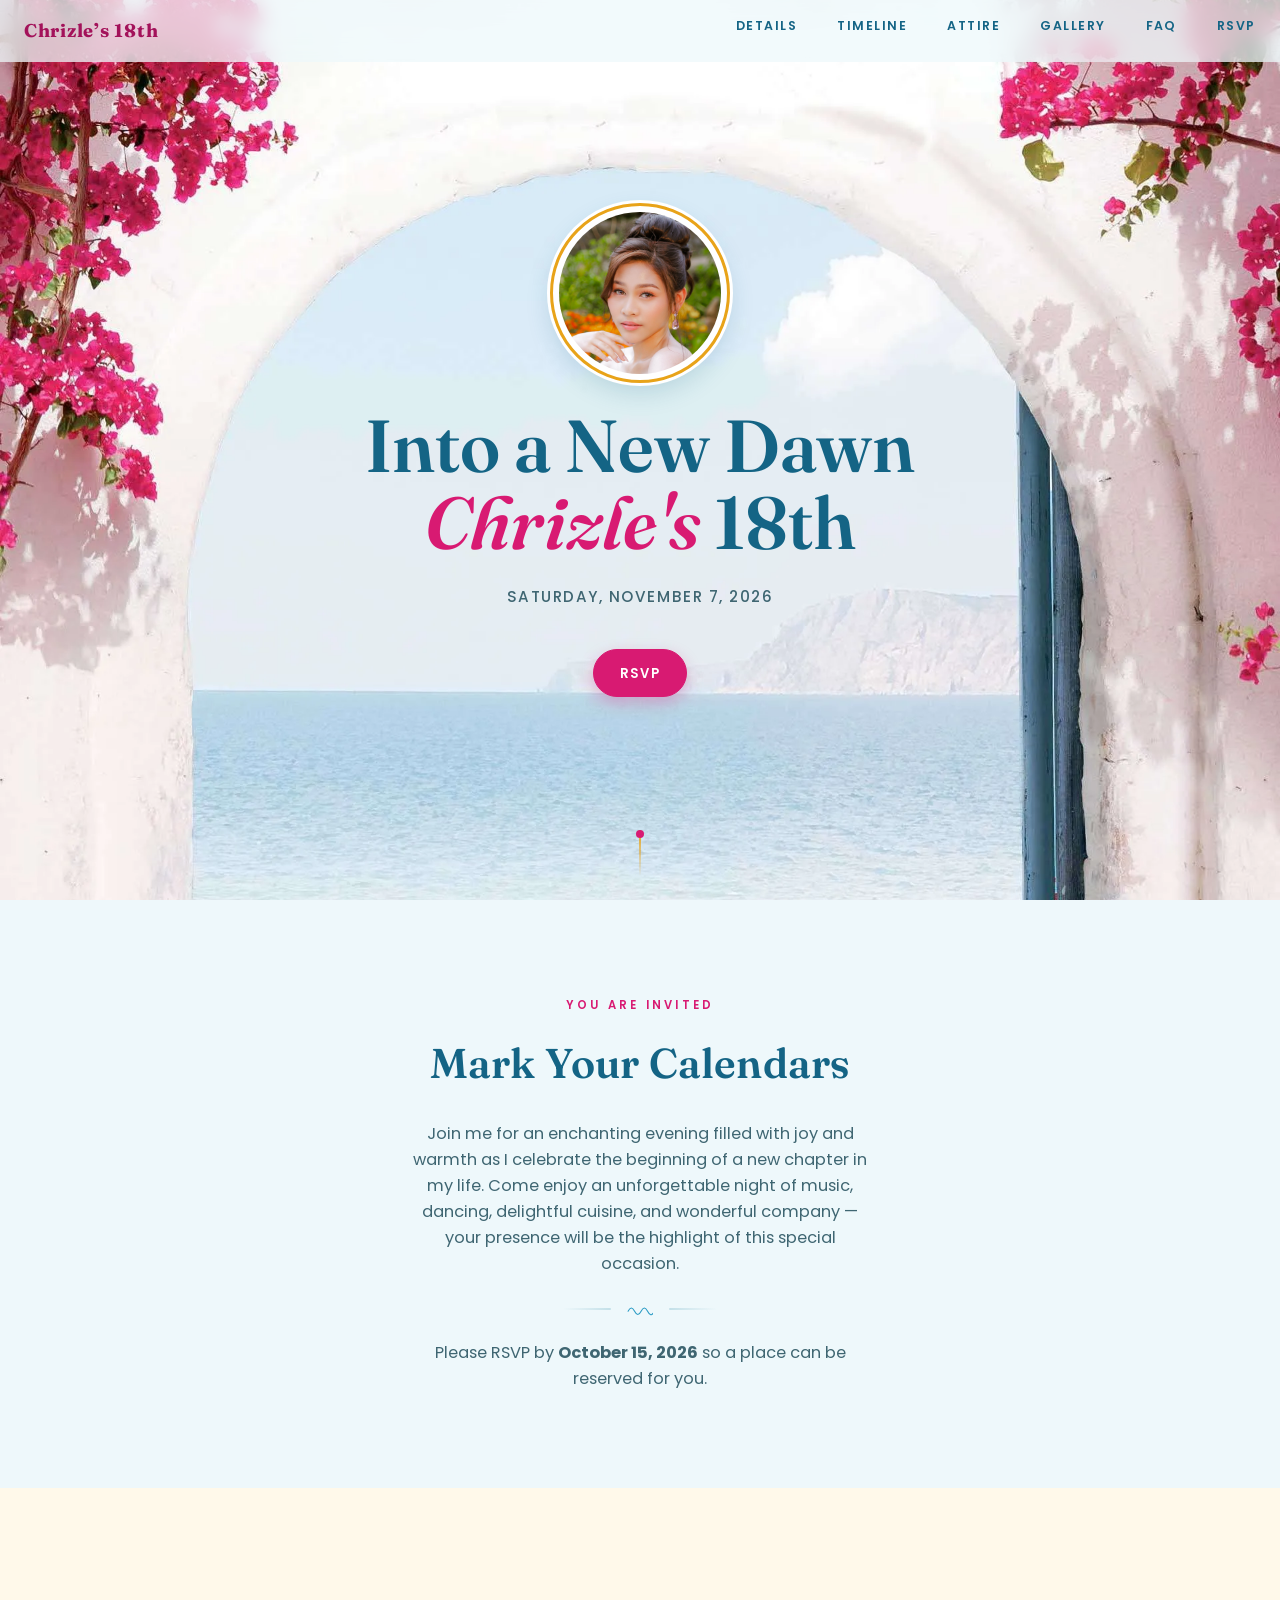
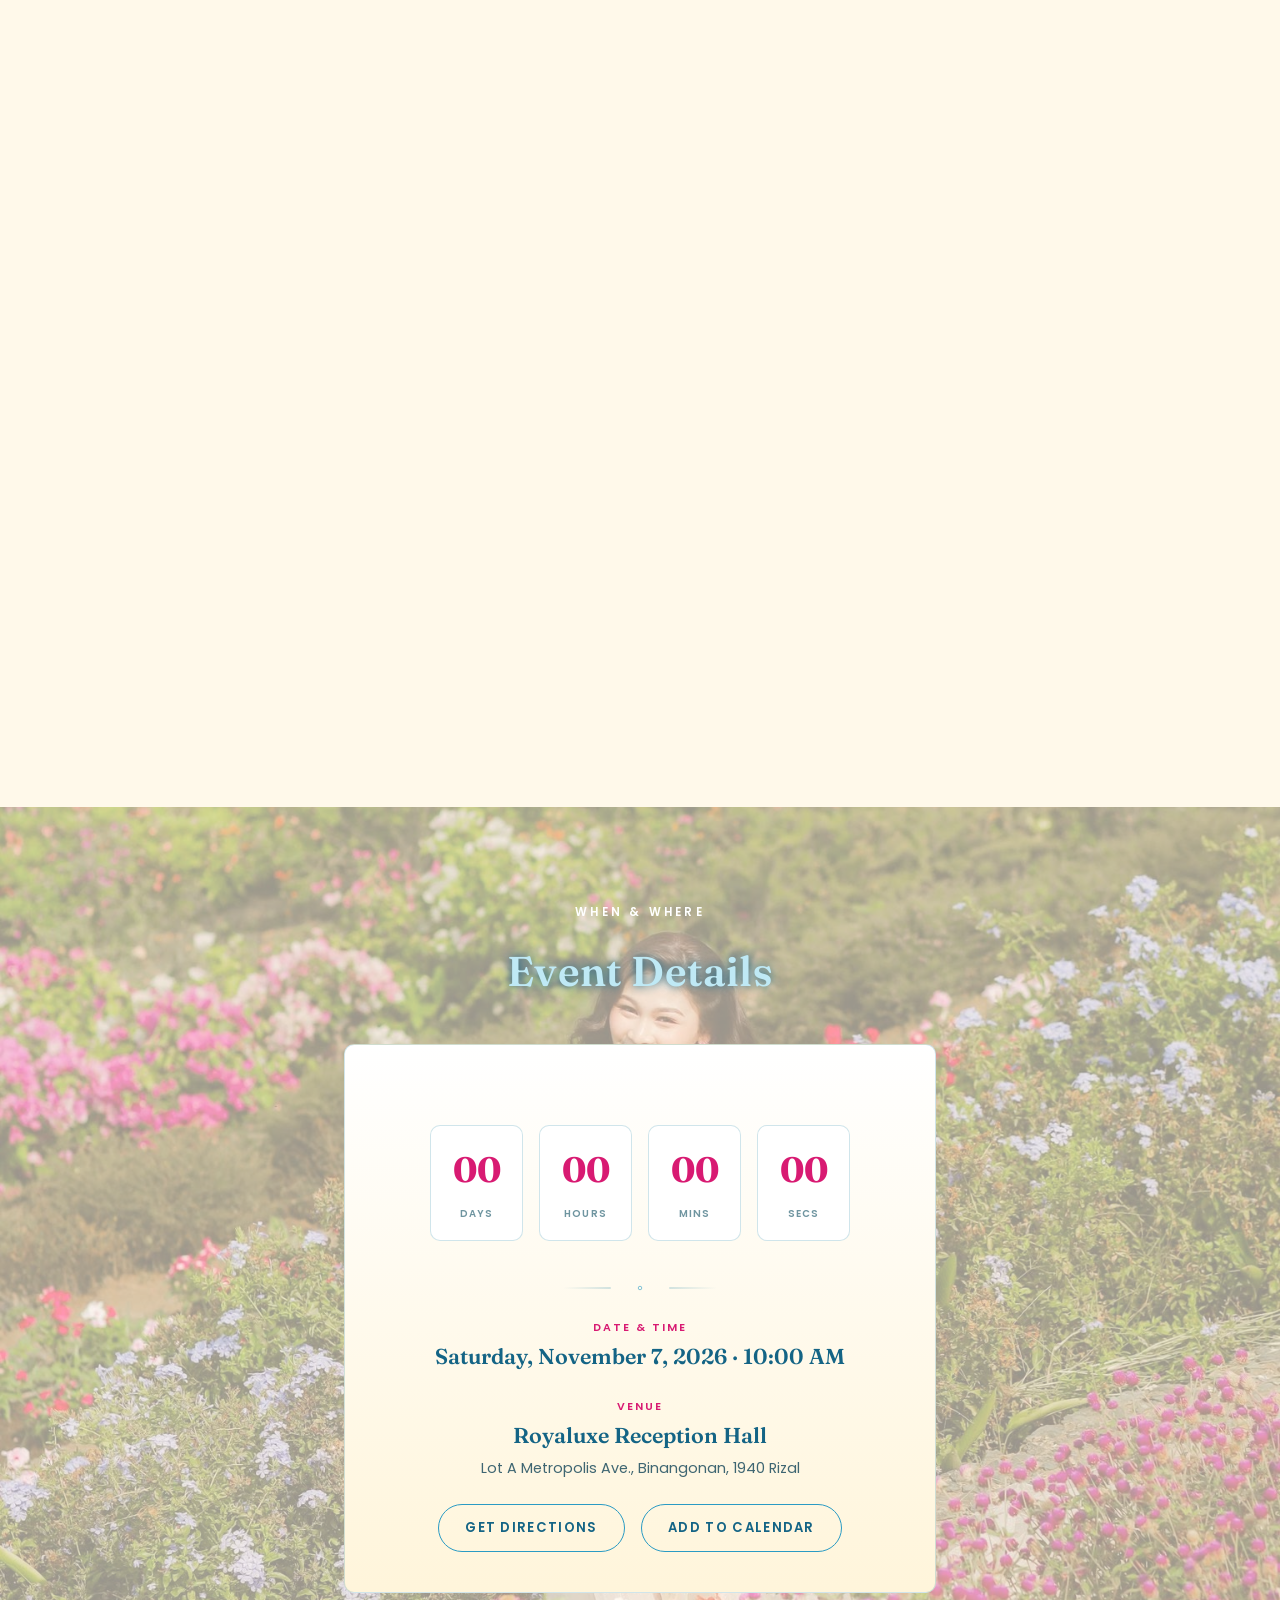
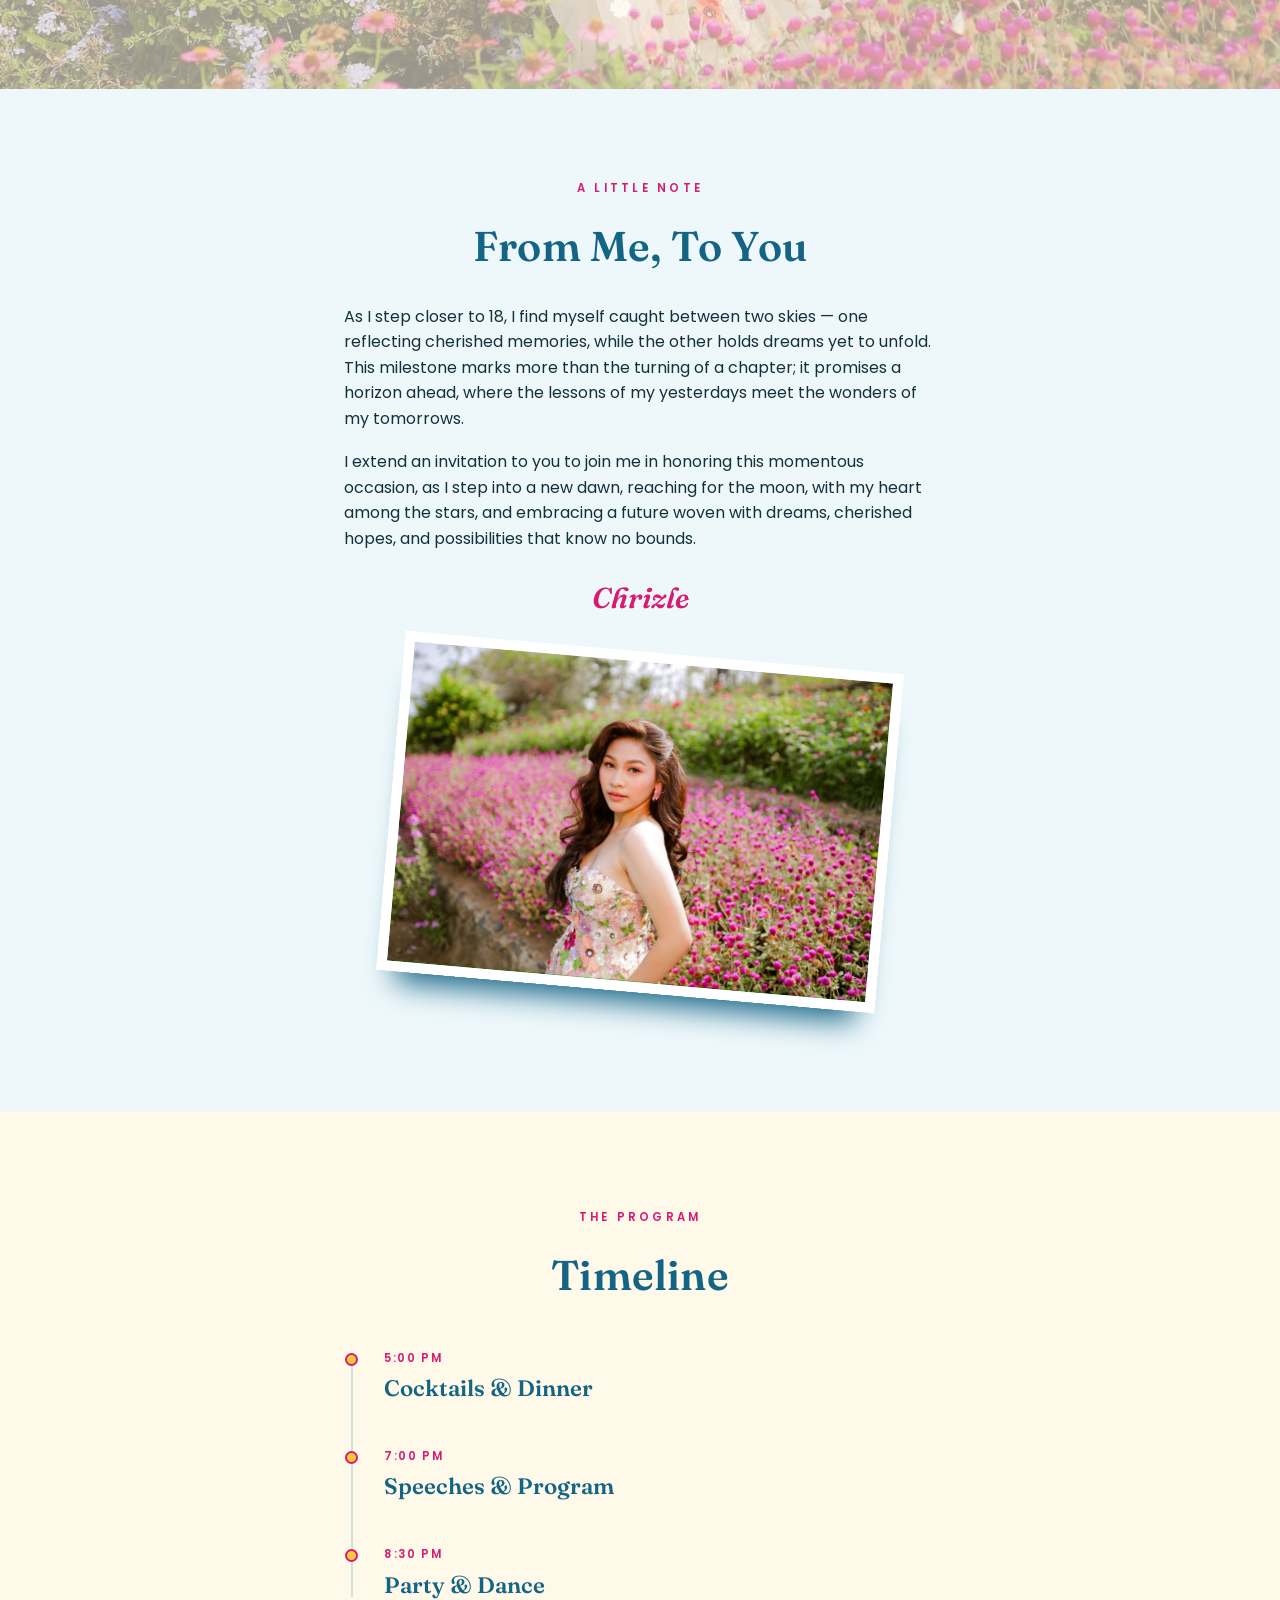
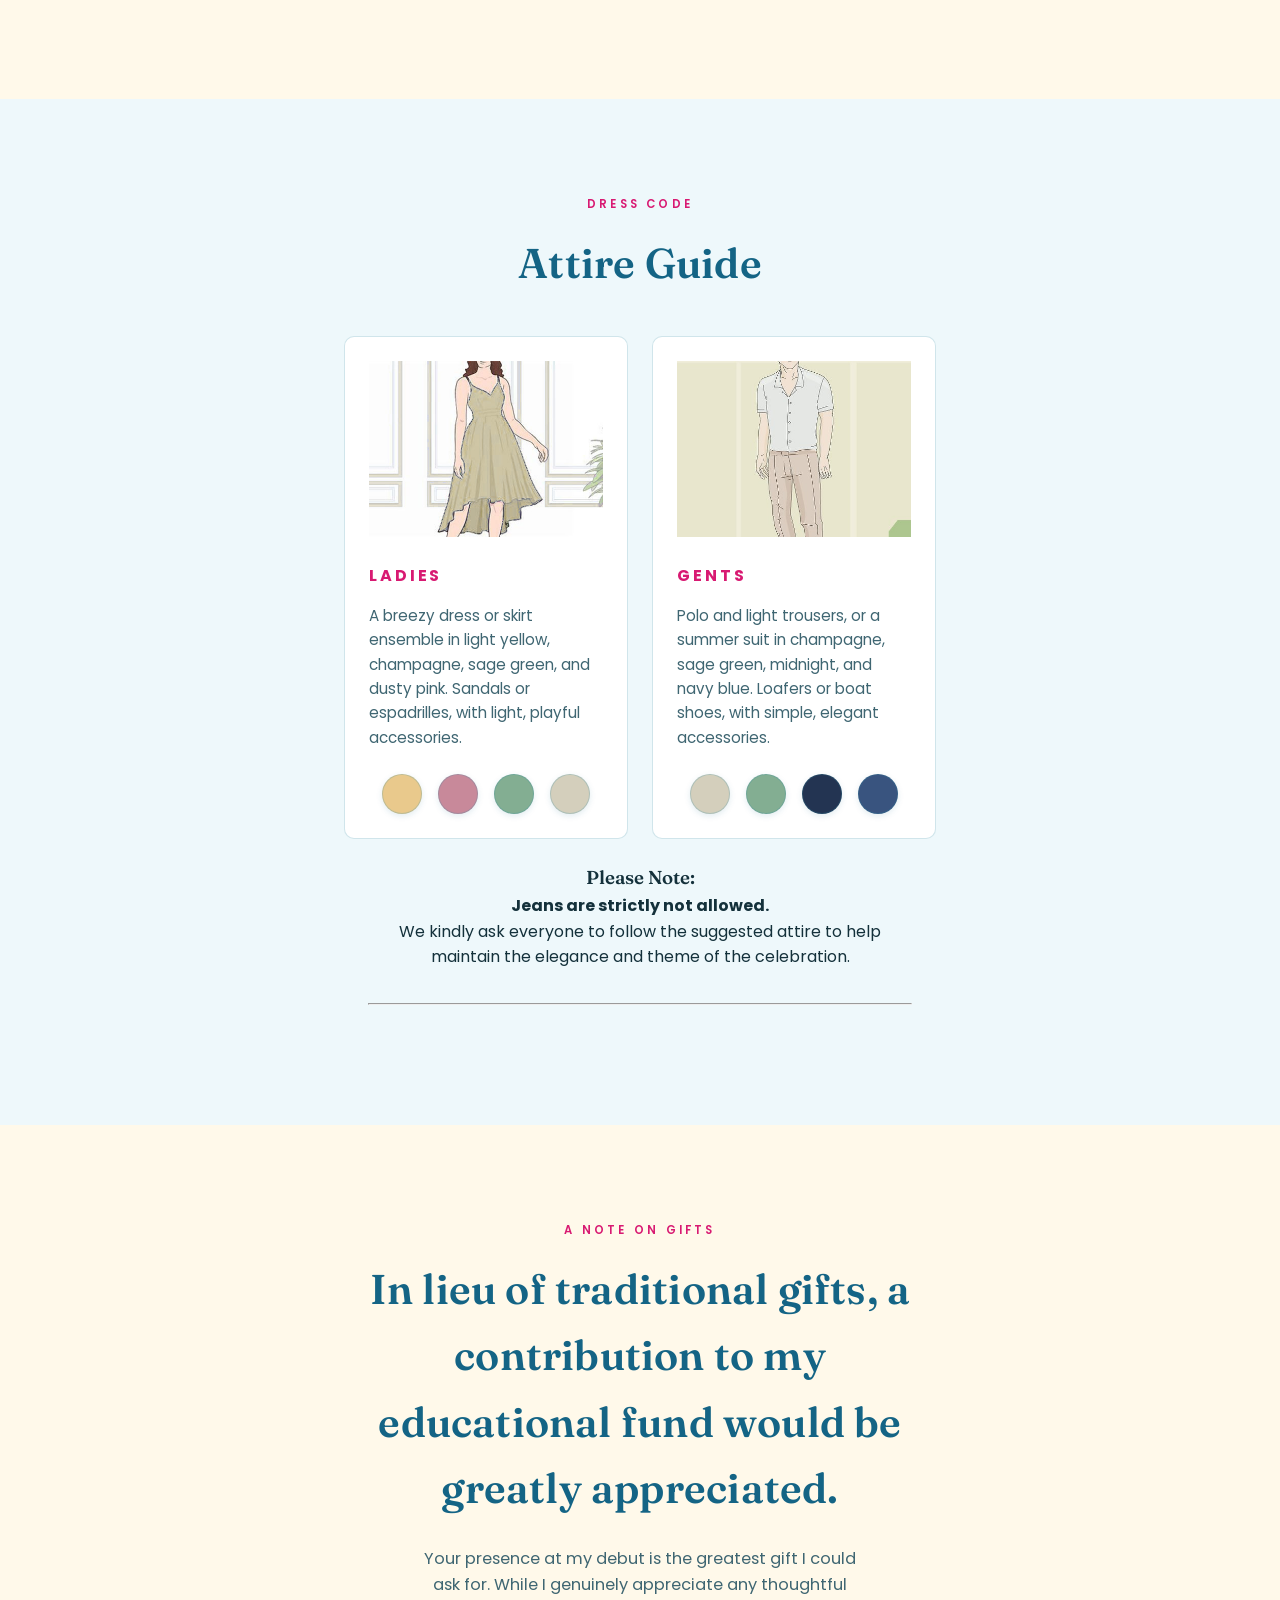
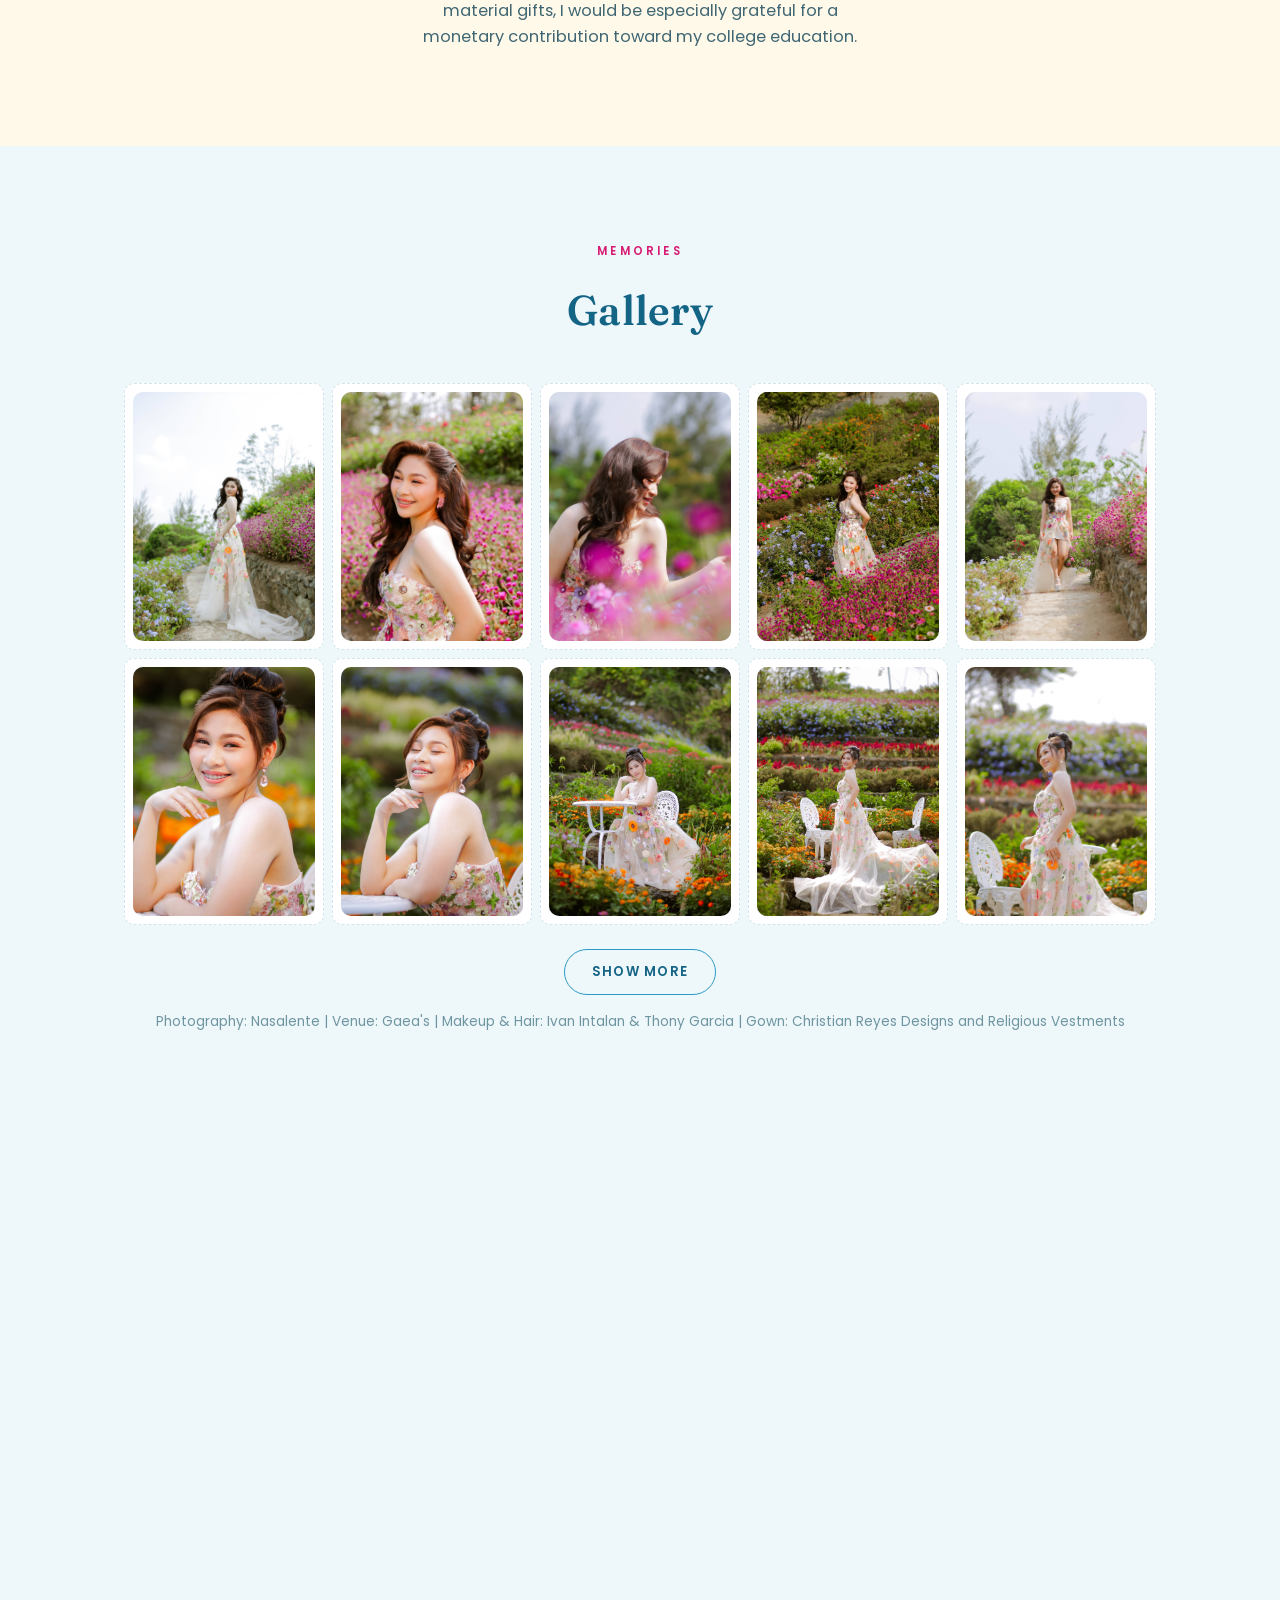
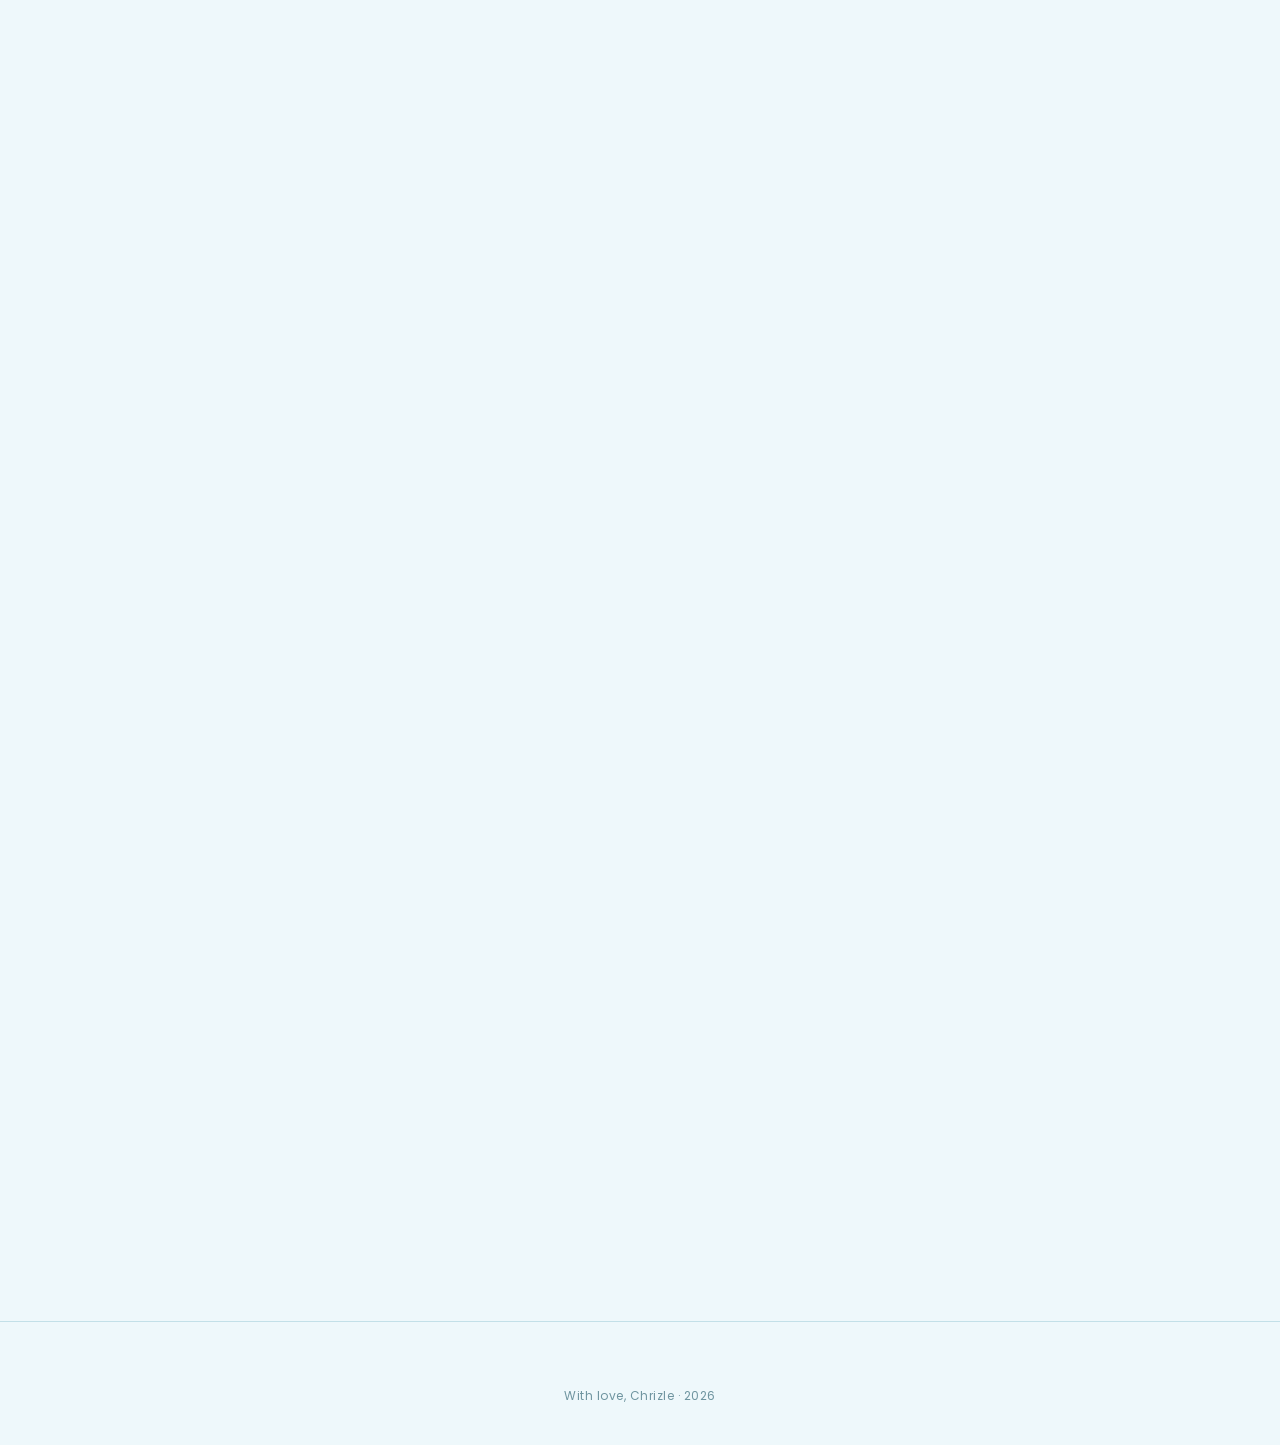
==== index.html @ eb875a4e "Added lazy load" ====
<!doctype html>
<html lang="en">

<head>
  <meta charset="UTF-8">
  <meta name="viewport" content="width=device-width, initial-scale=1, viewport-fit=cover">
  <title data-bind="event.debutanteName" data-bind-suffix="'s 18th Birthday Celebration">Debutante's Name's 18th
    Birthday Celebration</title>
  <meta name="description" content="Join us as we celebrate this milestone birthday — RSVP and find your table inside.">
  <link rel="icon"
    href="data:image/svg+xml,%3Csvg xmlns='http://www.w3.org/2000/svg' viewBox='0 0 32 32'%3E%3Crect width='32' height='32' rx='8' fill='%232a9bc4'/%3E%3Ccircle cx='16' cy='16' r='6' fill='%23ffcb3d'/%3E%3Cpath d='M16 4v3M16 25v3M4 16h3M25 16h3M7.5 7.5l2.1 2.1M22.4 22.4l2.1 2.1M7.5 24.5l2.1-2.1M22.4 9.6l2.1-2.1' stroke='%23d81a72' stroke-width='2' stroke-linecap='round'/%3E%3C/svg%3E">
  <link rel="preconnect" href="https://fonts.googleapis.com">
  <link rel="preconnect" href="https://fonts.gstatic.com" crossorigin>
  <link
    href="https://fonts.googleapis.com/css2?family=Fraunces:ital,wght@0,400;0,500;0,600;0,700;1,500;1,600&family=Poppins:wght@300;400;500;600;700&display=swap"
    rel="stylesheet">
  <link rel="stylesheet" href="css/style.css?v=1">
</head>

<body>

  <header class="site-header" id="siteHeader">
    <a href="#hero" class="site-header__mark">Chrizle’s 18th</a>
    <button class="nav-toggle" id="navToggle" aria-label="Open menu" aria-expanded="false">
      <svg viewBox="0 0 24 24" fill="none" stroke="currentColor" stroke-width="1.5">
        <path d="M3 6h18M3 12h18M3 18h18" />
      </svg>
    </button>
  </header>
  <nav class="site-nav" id="siteNav">
    <button class="site-nav__close" id="navClose" aria-label="Close menu">
      <svg viewBox="0 0 24 24" fill="none" stroke="currentColor" stroke-width="1.5">
        <path d="M6 6l12 12M18 6L6 18" />
      </svg>
    </button>
    <a href="#details" class="nav-link">Details</a>
    <a href="#timeline" class="nav-link">Timeline</a>
    <a href="#attire" class="nav-link">Attire</a>
    <a href="#gallery" class="nav-link">Gallery</a>
    <a href="#faq" class="nav-link">FAQ</a>
    <a href="#rsvp" class="nav-link">RSVP</a>
    <!--<a href="table.html" class="nav-link">Find My Table</a>-->
  </nav>

  <main>

    <!-- HERO -->
    <section class="hero" id="hero">
      <div class="hero__portrait" id="heroPortrait">
        <img src="./assets/gallery/hero-photo.jpg" alt="" class="hero__portrait-img" id="heroPortraitImg">
        <div class="hero__portrait-fallback" id="heroPortraitFallback">
          <svg viewBox="0 0 24 24" fill="none" stroke="currentColor" stroke-width="1.5" stroke-linecap="round">
            <circle cx="12" cy="12" r="4" />
            <path
              d="M12 2v3M12 19v3M4.2 4.2l2.1 2.1M17.7 17.7l2.1 2.1M2 12h3M19 12h3M4.2 19.8l2.1-2.1M17.7 6.3l2.1-2.1" />
          </svg>
        </div>
      </div>
      
      <h1 class="hero__title">Into a New Dawn <br><em>Chrizle's</em> 18th</h1>
      <p class="hero__date" data-bind="event.dateDisplayLong">Loading date…</p>
      <div class="hero__cta">
        <a href="#rsvp" class="btn btn--primary">RSVP</a>
        <!--<a href="table.html" class="btn btn--outline">Find My Table</a>-->
      </div>
      <div class="hero__scroll"></div>
    </section>

    <!-- INVITATION MESSAGE -->
    <section class="section reveal">
      <div class="container text-center">
        <span class="section-eyebrow">You Are Invited</span>
        <h2 class="section-title">Mark Your Calendars</h2>
        <p class="section-lede mx-auto">
          Join me for an enchanting evening filled with joy and warmth as I celebrate the
          beginning of a new chapter in my life. Come enjoy an unforgettable night of music,
          dancing, delightful cuisine, and wonderful company — your presence will be the
          highlight of this special occasion.
        </p>
        <div class="divider">
          <svg viewBox="0 0 48 24" fill="none" stroke="currentColor" stroke-width="2" stroke-linecap="round">
            <path d="M2 16c4-8 8-8 12 0s8 8 12 0 8-8 12 0 8 8 10 4" />
          </svg>
        </div>
        <p class="section-lede mx-auto" style="margin: 0 auto;">
          Please RSVP by <strong data-bind="event.rsvpDeadlineDisplay">[RSVP Deadline]</strong> so a place can be
          reserved for you.
        </p>
      </div>
    </section>
    <section class="section section--alt reveal">
    <div><iframe width="100%" src="https://www.youtube.com/embed/y2Lg-RF_Ng0?si=S9Qr-EiqG0N8fwOp" title="Into a new dawn | Chrizle at 18" frameborder="0" allow="accelerometer; autoplay; clipboard-write; encrypted-media; gyroscope; picture-in-picture; web-share" referrerpolicy="strict-origin-when-cross-origin" allowfullscreen loading="lazy" style="aspect-ratio: 16/9;"></iframe></div>
    </section>
        

    <!-- EVENT DETAILS -->
    <section class="section section--alt reveal" id="details">
      <div class="container">
        <div class="text-center" style="margin-bottom: var(--space-4);">
          <span class="section-eyebrow">When &amp; Where</span>
          <h2 class="section-title">Event Details</h2>
        </div>

        <div class="details-card">
          <div class="countdown" id="countdown">
            <div class="countdown__item"><span class="countdown__num" id="cdDays">00</span><span
                class="countdown__label">Days</span></div>
            <div class="countdown__item"><span class="countdown__num" id="cdHours">00</span><span
                class="countdown__label">Hours</span></div>
            <div class="countdown__item"><span class="countdown__num" id="cdMinutes">00</span><span
                class="countdown__label">Mins</span></div>
            <div class="countdown__item"><span class="countdown__num" id="cdSeconds">00</span><span
                class="countdown__label">Secs</span></div>
          </div>

          <div class="divider" style="margin-top: var(--space-4);">
            <svg viewBox="0 0 24 24" fill="none" stroke="currentColor" stroke-width="1">
              <circle cx="12" cy="12" r="3" />
            </svg>
          </div>

          <div class="details-card__row">
            <span class="details-card__label">Date &amp; Time</span>
            <span class="details-card__value" data-bind="event.dateTimeDisplay">Loading…</span>
          </div>
          <div class="details-card__row">
            <span class="details-card__label">Venue</span>
            <span class="details-card__value" data-bind="event.venueName">Venue Name</span>
            <span style="color: var(--ink-dim); font-size: 0.9rem;" data-bind="event.venueAddress">123 Anywhere
              Street</span>
          </div>

          <div class="details-card__actions">
            <a href="#" class="btn btn--outline" id="mapsLink" target="_blank" rel="noopener">Get Directions</a>
            <a href="#" class="btn btn--outline" id="calendarLink" target="_blank" rel="noopener">Add to Calendar</a>
          </div>
        </div>
      </div>
    </section>

    <!-- MESSAGE FROM THE DEBUTANTE -->
    <section class="section reveal" id="message">
      <div class="container message text-center">
        <span class="section-eyebrow">A Little Note</span>
        <h2 class="section-title">From Me, To You</h2>
        <div class="message__body" style="text-align: left;">
          <p>
            As I step closer to 18, I find myself caught between two skies — one reflecting cherished  memories, while the other holds dreams yet to unfold. This milestone marks more than the turning of a chapter; it promises a horizon ahead, where the lessons of my yesterdays meet the wonders of my tomorrows.
          </p>
          <p>
            I extend an invitation to you to join me in honoring this momentous occasion, as I step into a new dawn, reaching for the moon, with my heart among the stars, and embracing a future woven with dreams, cherished hopes, and possibilities that know no bounds.
          </p>
        </div>
        <p class="message__signature" data-bind="event.debutanteName">Debutante's Name</p>
      </div>
      <div class="Portrait">
        <img src="./assets/gallery/photo-3.jpg" alt="" loading="lazy">
      </div>
    </section>

    <!-- TIMELINE -->
    <section class="section section--alt reveal" id="timeline">
      <div class="container">
        <div class="text-center" style="margin-bottom: var(--space-4);">
          <span class="section-eyebrow">The Program</span>
          <h2 class="section-title">Timeline</h2>
        </div>
        <div class="timeline">
          <div class="timeline__item">
            <span class="timeline__dot"></span>
            <span class="timeline__time">5:00 PM</span>
            <span class="timeline__label">Cocktails &amp; Dinner</span>
          </div>
          <div class="timeline__item">
            <span class="timeline__dot"></span>
            <span class="timeline__time">7:00 PM</span>
            <span class="timeline__label">Speeches &amp; Program</span>
          </div>
          <div class="timeline__item">
            <span class="timeline__dot"></span>
            <span class="timeline__time">8:30 PM</span>
            <span class="timeline__label">Party &amp; Dance</span>
          </div>
        </div>
      </div>
    </section>

    <!-- ATTIRE -->
    <section class="section reveal" id="attire">
      <div class="container">
        <div class="text-center" style="margin-bottom: var(--space-4);">
          <span class="section-eyebrow">Dress Code</span>
          <h2 class="section-title">Attire Guide</h2>
        </div>
        <div class="attire-grid">
          <div class="attire-card ladies">
            <img src="./assets/images/ladies.jpg" loading="lazy">
            <br>
            <h3>Ladies</h3>
            <p>A breezy dress or skirt ensemble in light yellow,  champagne, sage green, and dusty pink.  Sandals or espadrilles, with light, playful accessories.</p>
            <div class="palette-swatches" style="justify-content: center;">
              <span style="background:#e9c98c;"></span>
              <span style="background:#c8899a;"></span>
              <span style="background:#83ae92;"></span>
              <span style="background:#d4cfbc;"></span>
            </div>
          </div>
          <div class="attire-card gents">
            <img src="./assets/images/gents.jpg" loading="lazy">
            <br>
            <h3>Gents</h3>
            <p>Polo and light trousers, or a summer suit in champagne, sage green, midnight, and navy blue. Loafers or boat shoes, with simple, elegant accessories.</p>
            <div class="palette-swatches" style="justify-content: center;">
            <span style="background:#d4cfbc;"></span>
            <span style="background:#83ae92;"></span>
            <span style="background:#233452;"></span>
            <span style="background:#39547f;"></span>
          </div>
          </div>
        </div>
        <div class="text-center" style="margin: var(--space-3);">
          <h3>Please Note:</h3>
          <p><strong>Jeans are strictly not allowed.</strong> <br/>We kindly ask everyone to follow the suggested attire to help maintain the elegance and theme of the celebration.</p>
           <br><hr/>
         
          </div>
         
      </div>
    </section>

    <!-- GIFT NOTE -->
    <section class="section section--alt reveal">
      <div class="container text-center">
        <span class="section-eyebrow">A Note on Gifts</span>
        <h2 class="section-title">In lieu of traditional gifts, a contribution to my educational fund would be greatly appreciated.</h2>
        <p class="section-lede mx-auto">
          Your presence at my debut is the greatest gift I could ask for. While I genuinely appreciate any thoughtful material gifts, I would be especially grateful for a monetary contribution toward my college education.
        </p>
       
      </div>
    </section>

    <!-- GALLERY -->
    <section class="section reveal" id="gallery">
      <div class="container container--wide">
        <div class="text-center" style="margin-bottom: var(--space-4);">
          <span class="section-eyebrow">Memories</span>
          <h2 class="section-title">Gallery</h2>
        </div>
        <div class="gallery-grid" id="galleryGrid">
          <button class="gallery-grid__item" type="button"><img src="./assets/gallery/photo-1.jpeg" alt="" loading="lazy"></button>
          <button class="gallery-grid__item" type="button"><img src="./assets/gallery/photo-2.jpeg" alt="" loading="lazy"></button>
          <button class="gallery-grid__item" type="button"><img src="./assets/gallery/photo-3.jpeg" alt="" loading="lazy"></button>
          <button class="gallery-grid__item" type="button"><img src="./assets/gallery/photo-4.jpeg" alt="" loading="lazy"></button>
          <button class="gallery-grid__item" type="button"><img src="./assets/gallery/photo-5.jpeg" alt="" loading="lazy"></button>
          <button class="gallery-grid__item" type="button"><img src="./assets/gallery/photo-6.jpeg" alt="" loading="lazy"></button>
          <button class="gallery-grid__item" type="button"><img src="./assets/gallery/photo-7.jpeg" alt="" loading="lazy"></button>
          <button class="gallery-grid__item" type="button"><img src="./assets/gallery/photo-8.jpeg" alt="" loading="lazy"></button>
          <button class="gallery-grid__item" type="button"><img src="./assets/gallery/photo-9.jpeg" alt="" loading="lazy"></button>
          <button class="gallery-grid__item" type="button"><img src="./assets/gallery/photo-10.jpeg" alt="" loading="lazy"></button>
          <button class="gallery-grid__item is-hidden" type="button"><img src="./assets/gallery/photo-11.jpeg" alt="" loading="lazy"></button>
          <button class="gallery-grid__item is-hidden" type="button"><img src="./assets/gallery/photo-12.jpeg" alt="" loading="lazy"></button>
          <button class="gallery-grid__item is-hidden" type="button"><img src="./assets/gallery/photo-13.jpeg" alt="" loading="lazy"></button>
          <button class="gallery-grid__item is-hidden" type="button"><img src="./assets/gallery/photo-14.jpeg" alt="" loading="lazy"></button>
          <button class="gallery-grid__item is-hidden" type="button"><img src="./assets/gallery/photo-15.jpeg" alt="" loading="lazy"></button>
          <button class="gallery-grid__item is-hidden" type="button"><img src="./assets/gallery/photo-16.jpeg" alt="" loading="lazy"></button>
          <button class="gallery-grid__item is-hidden" type="button"><img src="./assets/gallery/photo-17.jpeg" alt="" loading="lazy"></button>
          <button class="gallery-grid__item is-hidden" type="button"><img src="./assets/gallery/photo-18.jpeg" alt="" loading="lazy"></button>
          <button class="gallery-grid__item is-hidden" type="button"><img src="./assets/gallery/photo-19.jpeg" alt="" loading="lazy"></button>
          <button class="gallery-grid__item is-hidden" type="button"><img src="./assets/gallery/photo-20.jpeg" alt="" loading="lazy"></button>
          <button class="gallery-grid__item is-hidden" type="button"><img src="./assets/gallery/photo-21.jpeg" alt="" loading="lazy"></button>
          <button class="gallery-grid__item is-hidden" type="button"><img src="./assets/gallery/photo-22.jpeg" alt="" loading="lazy"></button>
          <button class="gallery-grid__item is-hidden" type="button"><img src="./assets/gallery/photo-23.jpeg" alt="" loading="lazy"></button>
          <button class="gallery-grid__item is-hidden" type="button"><img src="./assets/gallery/photo-24.jpeg" alt="" loading="lazy"></button>
          <button class="gallery-grid__item is-hidden" type="button"><img src="./assets/gallery/photo-25.jpeg" alt="" loading="lazy"></button>
          <button class="gallery-grid__item is-hidden" type="button"><img src="./assets/gallery/photo-26.jpeg" alt="" loading="lazy"></button>
          <button class="gallery-grid__item is-hidden" type="button"><img src="./assets/gallery/photo-27.jpeg" alt="" loading="lazy"></button>
          <button class="gallery-grid__item is-hidden" type="button"><img src="./assets/gallery/photo-28.jpeg" alt="" loading="lazy"></button>
          <button class="gallery-grid__item is-hidden" type="button"><img src="./assets/gallery/photo-29.jpeg" alt="" loading="lazy"></button>
          <button class="gallery-grid__item is-hidden" type="button"><img src="./assets/gallery/photo-30.jpg" alt="" loading="lazy"></button>
          <button class="gallery-grid__item is-hidden" type="button"><img src="./assets/gallery/photo-31.jpg" alt="" loading="lazy"></button>
          <button class="gallery-grid__item is-hidden" type="button"><img src="./assets/gallery/photo-32.jpg" alt="" loading="lazy"></button>
          <button class="gallery-grid__item is-hidden" type="button"><img src="./assets/gallery/photo-33.jpg" alt="" loading="lazy"></button>
          <button class="gallery-grid__item is-hidden" type="button"><img src="./assets/gallery/photo-34.jpg" alt="" loading="lazy"></button>
          <button class="gallery-grid__item is-hidden" type="button"><img src="./assets/gallery/photo-35.jpg" alt="" loading="lazy"></button>
          <button class="gallery-grid__item is-hidden" type="button"><img src="./assets/gallery/photo-36.jpg" alt="" loading="lazy"></button>
        </div>
        <div class="gallery-more" id="galleryMore">
          <button class="btn btn--outline" type="button" id="galleryShowMoreBtn">Show More</button>
        </div>
        <p class="finder-note text-center" style="margin-top: var(--space-2);">Photography: <a
            href="https://www.facebook.com/NasalentePhotography" target="_blank">Nasalente</a> | Venue: Gaea's | Makeup
          & Hair: Ivan Intalan & Thony Garcia | Gown: Christian Reyes Designs and Religious Vestments</p>
      </div>
    </section>

    <!-- 18 ROSES / CANDLES / TREASURES / GIFTS -->
    <section class="section section--alt reveal">
      <div class="container container--wide">
        <div class="text-center" style="margin-bottom: var(--space-4);">
          <span class="section-eyebrow">With Gratitude</span>
          <h2 class="section-title">My Eighteen</h2>
        </div>
        <div class="honor-tabs" id="honorTabs" role="tablist">
          <button class="is-active" data-target="roses" type="button">18 Roses</button>
          <button data-target="candles" type="button">18 Candles & Wishes</button>
          <button data-target="treasures" type="button">18 Bills</button>
          <button data-target="gifts" type="button">18 Symbolic Gifts</button>
        </div>
        <div class="honor-panel is-active" data-panel="roses">
          <ul class="honor-list">
            <li>DADDY JOEL DIONISIO</li>
            <li>JAIDEN OPINIANO</li>
            <li>STEVEN SERRANO</li>
            <li>VENIZIO MANDA</li>
            <li>DWIGHT ANDRADE</li>
            <li>CHARLIE SERRATO</li>
            <li>ADRIANE RAGUDO</li>
            <li>BRYAN BISENIO</li>
            <li>BRENNAN BUENVIAJE</li>
            <li>SAMUEL GARCIA</li>
            <li>TITO SAM LEONCIO</li>
            <li>TITO ARVIN PACIFICO</li>
            <li>SIR FRED MENDOZA</li>
            <li>SIR TROI MESA</li>
            <li>NINONG RONEL DIONISIO</li>
            <li>TATAY CIRILO DIONISIO</li>
            <li>KUYA JHIMUEL DIONISIO</li>
            <li>TATANG EDGE VOCALAN</li>
          </ul>
        </div>
        <div class="honor-panel" data-panel="candles">
          <ul class="honor-list">
            <li>KATHLEEN MOZAR</li>
            <li>MICA GARCIA</li>
            <li>CHARLENE CRUZ</li>
            <li>KIRSTEI HERMOSO</li>
            <li>LOIZE ENRIQUEZ</li>
            <li>GWYNETH DELA CRUZ</li>
            <li>ANDREA CASTANEDA</li>
            <li>ASHLEY CHAPMAN</li>
            <li>TITA JAH LEONCIO</li>
            <li>MS. ABBY CABAGUA</li>
            <li>MS. PAULINE GERO</li>
            <li>NINANG JULIET ZUNIGA</li>
            <li>TITA BHEX PACIFICO</li>
            <li>ATE ICON REYES</li>
            <li>DITCHE IEAN REYES</li>
            <li>TITA CHRISTIAN REYES</li>
            <li>MAMA DITAS VOCALAN</li>
MOMMY CHRISTINE DIONISIO
          </ul>
        </div>
        <div class="honor-panel" data-panel="treasures">
          <ul class="honor-list">
            <li>TITA ADETTE VOCALAN</li>
            <li>MAMI PEEN VALLESTERO</li>
            <li>TITA GINA CELEDINA</li>
            <li>TITA IRIC BINO</li>
            <li>ATE ANGELU DIONISIO</li>
            <li>ATE ELIZ DIONISIO</li>
            <li>ATE DANG TOLENTINO</li>
            <li>TITA CRISTY LIMJOCO</li>
            <li>TITA LALLY DUENAS</li>
            <li>TITA LORNS JOSUE</li>
            <li>LOLA TESS ZOLETA</li>
            <li>LOLA GALENG DULLIN</li>
            <li>LOLA ELSA DURAN</li>
            <li>LOLA LILY MARTINEZ</li>
            <li>LOLA DELIA ALCORIZA</li>
            <li>CHA IBANG DELOS SANTOS</li>
            <li>NANAY MILA DIONISIO</li>
            <li>NANAY LITA REYES</li>
          </ul>
        </div>
        <div class="honor-panel" data-panel="gifts">
          <ul class="honor-list">
            <li>XAO PAGKALIWAGAN</li>
            <li>CHLOE ALONTAGA</li>
            <li>AIRA SALAS</li>
            <li>DHANAYE BUNO</li>
            <li>ZHOEY JACOBO</li>
            <li>ADI GALVEZ</li>
            <li>ERMCIA PALMARES</li>
            <li>AERIANE RAGUDO</li>
            <li>SOPHIA NUGUID</li>
            <li>JOANA ALBA</li>
            <li>SASHA VILLANUEVA</li>
            <li>MARITONI DE LEON</li>
            <li>MARIANNA FRANCISCO</li>
            <li>MAYUMI BARTOLOME</li>
            <li>NAOMI DE GUZMAN</li>
            <li>SHILOH FARINAS</li>
            <li>ANGELA PO</li>
            <li>ATE ALTHEA PACIFICO</li>
          </ul>
        </div>
      </div>
    </section>

    <!-- RSVP -->
    <section class="section reveal" id="rsvp">
      <div class="container">
        <div class="text-center" style="margin-bottom: var(--space-2);">
          <span class="section-eyebrow">Kindly Respond</span>
          <h2 class="section-title">RSVP</h2>
          <p class="section-lede mx-auto">We'd love to see you there, please respond by <br><strong
              data-bind="event.rsvpDeadlineDisplay">[RSVP Deadline]</strong>.</p>
        </div>

        <form class="rsvp-form" id="rsvpForm" novalidate>
          <div class="field honeypot-field" aria-hidden="true">
            <label for="companyWebsite">Do not fill this out</label>
            <input type="text" id="companyWebsite" name="companyWebsite" tabindex="-1" autocomplete="off">
          </div>

          <div class="field">
            <label for="guestName">Full Name</label>
            <input type="text" id="guestName" name="guestName" required autocomplete="name">
          </div>

          <div class="field">
            <label>Will you be attending?</label>
            <div class="attend-toggle">
              <input type="radio" id="attendYes" name="attending" value="yes" required>
              <label for="attendYes">Joyfully Accepts</label>
              <input type="radio" id="attendNo" name="attending" value="no" required>
              <label for="attendNo">Regretfully Declines</label>
            </div>
          </div>

          <div class="field">
            <label for="guestMessage">Message (optional)</label>
            <textarea id="guestMessage" name="guestMessage" placeholder="Leave a well-wish…"></textarea>
          </div>

          <button type="submit" class="btn btn--primary btn--block" id="rsvpSubmit">Send RSVP</button>
          <div class="rsvp-status" id="rsvpStatus" role="status"></div>
        </form>
      </div>
    </section>

    <!-- TABLE FINDER TEASER -->
    <!--<section class="section reveal">
      <div class="container">
        <div class="table-teaser">
          <svg viewBox="0 0 24 24" fill="none" stroke="currentColor" stroke-width="1">
            <circle cx="12" cy="12" r="9" />
            <path d="M12 7v5l3 3" />
          </svg>
          <h2 class="section-title" style="font-size: 1.7rem;">Already RSVP'd?</h2>
          <p class="section-lede mx-auto" style="margin: 0 auto var(--space-3);">Find your assigned seat for the
            evening.</p>
          <a href="table.html" class="btn btn--primary">Find My Table</a>
        </div>
      </div>
    </section>-->

    <!-- SNAP & SHARE -->
    <section class="section section--alt reveal">
      <div class="container text-center">
        <span class="section-eyebrow">Snap &amp; Share</span>
        <p class="site-footer__hashtag">#CHIquititaTurns18 #CHIsFinally18</p>
        <p class="section-lede mx-auto">Capture the memories and share them with us using the hashtag above.</p>
      </div>
    </section>

  </main>

  <footer class="site-footer">
    <p class="site-footer__meta">
      With love, <span data-bind="event.debutanteName">Debutante's Name</span> · <span id="footerYear"></span>
    </p>
  </footer>

  <div class="lightbox" id="lightbox" role="dialog" aria-modal="true" aria-label="Gallery photo viewer">
    <button class="lightbox__close" id="lightboxClose" type="button" aria-label="Close">
      <svg viewBox="0 0 24 24" fill="none" stroke="currentColor" stroke-width="2" stroke-linecap="round"><line x1="6" y1="6" x2="18" y2="18"></line><line x1="18" y1="6" x2="6" y2="18"></line></svg>
    </button>
    <div class="lightbox__stage" id="lightboxStage">
      <button class="lightbox__nav lightbox__nav--prev" id="lightboxPrev" type="button" aria-label="Previous photo">
        <svg viewBox="0 0 24 24" fill="none" stroke="currentColor" stroke-width="2" stroke-linecap="round" stroke-linejoin="round"><polyline points="15 18 9 12 15 6"></polyline></svg>
      </button>
      <img class="lightbox__img" id="lightboxImg" src="" alt="">
      <button class="lightbox__nav lightbox__nav--next" id="lightboxNext" type="button" aria-label="Next photo">
        <svg viewBox="0 0 24 24" fill="none" stroke="currentColor" stroke-width="2" stroke-linecap="round" stroke-linejoin="round"><polyline points="9 18 15 12 9 6"></polyline></svg>
      </button>
    </div>
    <p class="lightbox__counter" id="lightboxCounter"></p>
  </div>

  <script src="js/config.js?v=1"></script>
  <script src="js/main.js?v=1"></script>
  <script src="js/gallery.js?v=1"></script>
  <script src="js/rsvp.js?v=1"></script>
</body>

</html>
---- css/style.css ----
/* ============================================================
   DESIGN TOKENS — Mediterranean / "Mamma Mia" palette
   ============================================================ */
:root {
  --bg: #eef8fb;
  --bg-hero-top: #cdeef8;
  --bg-panel: #ffffff;
  --bg-panel-alt: #fff9ea;
  --hairline: rgba(42, 137, 165, 0.22);

  --azure: #2a9bc4;
  --azure-deep: #146485;
  --azure-light: #bfe9f5;

  --magenta: #d81a72;
  --magenta-deep: #a3125a;
  --magenta-light: #ffd9ea;

  --yellow: #ffcb3d;
  --yellow-deep: #e8a319;
  --yellow-light: #fff1cc;

  --ink: #14313b;
  --ink-dim: #3f6672;
  --ink-faint: #6f95a0;

  --font-display: "Fraunces", Georgia, "Times New Roman", serif;
  --font-body: "Poppins", -apple-system, BlinkMacSystemFont, "Segoe UI", sans-serif;

  --max-content: 640px;
  --max-wide: 1080px;

  --space-1: 0.5rem;
  --space-2: 1rem;
  --space-3: 1.5rem;
  --space-4: 2.5rem;
  --space-5: 4rem;
  --space-6: 6rem;

  --radius: 10px;
  --ease: cubic-bezier(0.22, 1, 0.36, 1);
}

 * {
  transition: all 0.3s ease-in-out;
 }
/* ============================================================
   RESET
   ============================================================ */
*, *::before, *::after { box-sizing: border-box; }
html { scroll-behavior: smooth; }
body {
  margin: 0;
  background: var(--bg);
  color: var(--ink);
  font-family: var(--font-body);
  font-size: 16px;
  line-height: 1.6;
  -webkit-font-smoothing: antialiased;
}
img { max-width: 100%; display: block; }
a { color: inherit; text-decoration: none; }
ul { list-style: none; margin: 0; padding: 0; }
button { font-family: inherit; }
h1, h2, h3, h4 { font-family: var(--font-display); font-weight: 600; margin: 0; color: var(--ink); }
p { margin: 0; }
::selection { background: var(--yellow); color: var(--ink); }

.container {
  max-width: var(--max-content);
  margin: 0 auto;
  padding: 0 var(--space-3);
}
.container--wide { max-width: var(--max-wide); }

.section {
  padding: var(--space-6) 0;
  position: relative;
}
.section--alt { background: var(--bg-panel-alt); }
.section-eyebrow {
  display: block;
  font-family: var(--font-body);
  font-size: 0.72rem;
  font-weight: 600;
  letter-spacing: 0.28em;
  text-transform: uppercase;
  color: var(--magenta);
  margin-bottom: var(--space-2);
}
.section-title {
  font-size: clamp(1.9rem, 6vw, 2.6rem);
  letter-spacing: 0.005em;
  margin-bottom: var(--space-3);
  color: var(--azure-deep);
}
.section-lede {
  color: var(--ink-dim);
  font-size: 1.02rem;
  max-width: 46ch;
}
.text-center { text-align: center; }
.mx-auto { margin-left: auto; margin-right: auto; }

/* wave divider — Aegean sea motif */
.divider {
  width: 100%;
  display: flex;
  align-items: center;
  justify-content: center;
  gap: var(--space-2);
  color: var(--yellow-deep);
  margin: var(--space-3) 0;
}
.divider::before, .divider::after {
  content: "";
  height: 2px;
  width: 48px;
  border-radius: 2px;
  background: linear-gradient(90deg, transparent, var(--hairline));
}
.divider::after { background: linear-gradient(90deg, var(--hairline), transparent); }
.divider svg { width: 26px; height: 14px; flex-shrink: 0; color: var(--azure); }

/* ============================================================
   BUTTONS
   ============================================================ */
.btn {
  display: inline-flex;
  align-items: center;
  justify-content: center;
  gap: 0.5em;
  padding: 0.95em 2em;
  font-size: 0.82rem;
  font-weight: 600;
  letter-spacing: 0.1em;
  text-transform: uppercase;
  border-radius: 999px;
  border: 1.5px solid var(--magenta);
  cursor: pointer;
  transition: background 0.25s var(--ease), color 0.25s var(--ease), transform 0.2s var(--ease), box-shadow 0.25s var(--ease);
  white-space: nowrap;
}
.btn--primary { background: var(--magenta); color: #fff; box-shadow: 0 6px 16px rgba(216, 26, 114, 0.28); }
.btn--primary:hover { background: var(--magenta-deep); transform: translateY(-1px); box-shadow: 0 8px 20px rgba(216, 26, 114, 0.36); }
.btn--outline { background: transparent; color: var(--azure-deep); border-color: var(--azure); }
.btn--outline:hover { background: var(--azure-light); }
.btn--block { width: 100%; }
.btn:disabled { opacity: 0.5; cursor: not-allowed; transform: none; }

/* ============================================================
   HEADER / NAV
   ============================================================ */
.site-header {
  position: fixed;
  top: 0; left: 0; right: 0;
  z-index: 100;
  display: flex;
  align-items: center;
  justify-content: space-between;
  padding: calc(var(--space-2) + env(safe-area-inset-top, 0px)) calc(var(--space-3) + env(safe-area-inset-right, 0px)) var(--space-2) calc(var(--space-3) + env(safe-area-inset-left, 0px));
  background: rgba(238, 248, 251, 0.75);
  backdrop-filter: blur(10px);
  border-bottom: 1px solid transparent;
  transition: border-color 0.3s ease, background 0.3s ease;
}
.site-header.is-scrolled { border-bottom-color: var(--hairline); background: rgba(238, 248, 251, 0.92); }
.site-header__mark {
  font-family: var(--font-display);
  font-weight: 700;
  font-size: 1.15rem;
  letter-spacing: 0.04em;
  color: var(--magenta-deep);
}
.nav-toggle {
  background: none;
  border: none;
  color: var(--azure-deep);
  width: 40px;
  height: 40px;
  display: flex;
  align-items: center;
  justify-content: center;
  cursor: pointer;
}
.nav-toggle svg { width: 22px; height: 22px; }

.site-nav {
  position: fixed;
  inset: 0;
  height: 100vh;
  height: 100dvh;
  background: linear-gradient(160deg, #eef8fb 0%, #dff2f8 100%);
  display: flex;
  flex-direction: column;
  align-items: center;
  justify-content: center;
  gap: var(--space-3);
  transform: translateY(-100%);
  transition: transform 0.4s var(--ease);
  z-index: 200;
  visibility: hidden;
}
.site-nav.is-open { transform: translateY(0); visibility: visible; }
.site-nav a {
  font-family: var(--font-display);
  font-weight: 600;
  font-size: 1.5rem;
  color: var(--azure-deep);
  letter-spacing: 0.01em;
}
.site-nav a:hover { color: var(--magenta); }
.site-nav__close {
  position: absolute;
  top: calc(var(--space-2) + env(safe-area-inset-top, 0px));
  right: calc(var(--space-3) + env(safe-area-inset-right, 0px));
  background: none;
  border: none;
  color: var(--azure-deep);
  width: 40px;
  height: 40px;
  cursor: pointer;
}

@media (min-width: 900px) {
  .nav-toggle { display: none; }
  .site-nav {
    position: fixed;
    inset: auto;
    top: 0;
    right: calc(var(--space-3) + env(safe-area-inset-right, 0px));
    height: auto;
    padding: calc(var(--space-2) + env(safe-area-inset-top, 0px)) 0 var(--space-2);
    background: none;
    flex-direction: row;
    transform: none;
    visibility: visible;
    z-index: 101;
    gap: var(--space-4);
  }
  .site-nav a { font-family: var(--font-body); font-weight: 600; font-size: 0.78rem; letter-spacing: 0.12em; text-transform: uppercase; }
  .site-nav__close { display: none; }
}

/* ============================================================
   HERO
   ============================================================ */
.hero {
  min-height: 100svh;
  display: flex;
  flex-direction: column;
  align-items: center;
  justify-content: center;
  text-align: center;
  padding: var(--space-5) var(--space-3);
  /* background:
     radial-gradient(ellipse at 50% -10%, rgba(255, 203, 61, 0.35), transparent 55%),
    linear-gradient(180deg, var(--bg-hero-top) 0%, var(--bg) 100%); */
  background: url("../assets/images/hero.webp") center/cover no-repeat;
  
  
  position: relative;
  overflow: hidden;
}
.hero__ring {
  width: 84px;
  height: 84px;
  border: 2px solid var(--yellow-deep);
  border-radius: 50%;
  display: flex;
  align-items: center;
  justify-content: center;
  margin-bottom: var(--space-3);
  background: #fff;
}
.hero__ring svg { width: 34px; height: 34px; color: var(--magenta); }
.hero__eyebrow {
  font-size: 0.78rem;
  font-weight: 600;
  letter-spacing: 0.3em;
  text-transform: uppercase;
  color: var(--magenta);
  margin-bottom: var(--space-2);
}
.hero__title {
  font-size: clamp(2.6rem, 11vw, 4.6rem);
  line-height: 1.05;
  color: var(--azure-deep);
}
.hero__title em {
  font-style: italic;
  color: var(--magenta);
}
.hero__date {
  margin-top: var(--space-3);
  font-size: 0.95rem;
  font-weight: 500;
  letter-spacing: 0.1em;
  text-transform: uppercase;
  color: var(--ink-dim);
}
.hero__cta {
  margin-top: var(--space-4);
  display: flex;
  gap: var(--space-2);
  flex-wrap: wrap;
  justify-content: center;
}
.hero__scroll {
  position: absolute;
  bottom: var(--space-3);
  left: 50%;
  transform: translateX(-50%);
  width: 2px;
  height: 46px;
  background: linear-gradient(180deg, var(--yellow-deep), transparent);
  border-radius: 2px;
}
.hero__scroll::after {
  content: "";
  position: absolute;
  top: 0; left: -3px;
  width: 8px; height: 8px;
  border-radius: 50%;
  background: var(--magenta);
  animation: scrollDot 2.2s ease-in-out infinite;
}
@keyframes scrollDot {
  0% { transform: translateY(0); opacity: 1; }
  100% { transform: translateY(40px); opacity: 0; }
}

/* ---------- hero portrait (photo frame) ---------- */
.hero__portrait {
  position: relative;
  width: clamp(120px, 34vw, 180px);
  height: clamp(120px, 34vw, 180px);
  border-radius: 50%;
  padding: 6px;
  border: 3px solid var(--yellow-deep);
  box-shadow: 0 0 0 3px #fff, 0 10px 24px rgba(20, 100, 133, 0.18);
  margin-bottom: var(--space-3);
  flex-shrink: 0;
  background: #fff;
}
.hero__portrait-img {
  display: block;
  width: 100%;
  height: 100%;
  border-radius: 50%;
  object-fit: cover;
  background: var(--bg-panel);
}
.hero__portrait-img.has-error { display: none; }
.hero__portrait-fallback {
  position: absolute;
  inset: 6px;
  border-radius: 50%;
  border: 1px solid var(--hairline);
  display: none;
  align-items: center;
  justify-content: center;
  color: var(--magenta);
  background: #fff;
}
.hero__portrait-fallback.is-visible { display: flex; }
.hero__portrait-fallback svg { width: 38%; height: 38%; }

/* ============================================================
   COUNTDOWN
   ============================================================ */
.countdown {
  display: grid;
  grid-template-columns: repeat(4, 1fr);
  gap: var(--space-2);
  max-width: 420px;
  margin: var(--space-4) auto 0;
}
.countdown__item {
  border: 1.5px solid var(--hairline);
  border-radius: var(--radius);
  padding: var(--space-2) 0.25rem;
  text-align: center;
  background: #fff;
}
.countdown__num {
  font-family: var(--font-display);
  font-weight: 700;
  font-size: clamp(1.5rem, 6vw, 2.2rem);
  color: var(--magenta);
  display: block;
}
.countdown__label {
  font-size: 0.62rem;
  font-weight: 600;
  letter-spacing: 0.12em;
  text-transform: uppercase;
  color: var(--ink-faint);
}

/* ============================================================
   EVENT DETAILS CARD
   ============================================================ */
#details::before{
  content: "";
  position: absolute;
  inset: 0;           /* Spans across the entire parent element */
  z-index: -1; 
  background: url(../assets/gallery/photo-5.jpg) center/cover no-repeat;
  background-size: cover;
  background-position: center;
  background-attachment: fixed;
  
  opacity: 0.4;
}

#details {
  & .section-title {
  color: var(--azure-light);
  text-shadow:0px 0px 10px var(--azure-deep) ;
}
  & .section-eyebrow {
    color: #fff;
  } 
}

.details-card {
  border: 1.5px solid var(--hairline);
  border-radius: var(--radius);
  padding: var(--space-4) var(--space-3);
  text-align: center;
  background: linear-gradient(180deg, #fff 0%, var(--yellow-light) 140%);
}
.details-card__row {
  display: flex;
  flex-direction: column;
  gap: 0.2rem;
  margin-bottom: var(--space-3);
}
.details-card__row:last-of-type { margin-bottom: 0; }
.details-card__label {
  font-size: 0.68rem;
  font-weight: 600;
  letter-spacing: 0.18em;
  text-transform: uppercase;
  color: var(--magenta);
}
.details-card__value {
  font-family: var(--font-display);
  font-weight: 600;
  font-size: 1.35rem;
  color: var(--azure-deep);
}
.details-card__actions {
  margin-top: var(--space-3);
  display: flex;
  flex-direction: column;
  gap: var(--space-2);
}
@media (min-width: 500px) {
  .details-card__actions { flex-direction: row; justify-content: center; }
}

/* ============================================================
   MESSAGE / ABOUT
   ============================================================ */
   #message {
    display: flex;
    flex-wrap: wrap;
    justify-content: center;
    padding: 10vh 10vw;

    & .Portrait {
      max-width: 500px;
      margin: 30px auto;
      border: 10px solid #fff;
      box-shadow: 0px 30px 30px -20px var(--azure-deep);
      overflow: hidden;
      transform: rotate(5deg);
    }
   }
.message__body p + p { margin-top: 1.1em; }
.message__signature {
  margin-top: var(--space-3);
  font-family: var(--font-display);
  font-style: italic;
  font-weight: 600;
  font-size: 1.8rem;
  color: var(--magenta);
}

/* ============================================================
   TIMELINE
   ============================================================ */
.timeline { position: relative; padding-left: var(--space-4); }
.timeline::before {
  content: "";
  position: absolute;
  left: 7px; top: 6px; bottom: 6px;
  width: 2px;
  background: var(--hairline);
}
.timeline__item { position: relative; padding-bottom: var(--space-4); }
.timeline__item:last-child { padding-bottom: 0; }
.timeline__dot {
  position: absolute;
  left: calc(-1 * var(--space-4) + 1px);
  top: 4px;
  width: 13px; height: 13px;
  border-radius: 50%;
  background: var(--yellow);
  border: 2px solid var(--magenta);
}
.timeline__time {
  font-size: 0.72rem;
  font-weight: 600;
  letter-spacing: 0.14em;
  text-transform: uppercase;
  color: var(--magenta);
  display: block;
  margin-bottom: 0.25rem;
}
.timeline__label { font-family: var(--font-display); font-weight: 600; font-size: 1.4rem; color: var(--azure-deep); }

/* ============================================================
   ATTIRE
   ============================================================ */
.attire-grid {
  display: grid;
  gap: var(--space-3);
}
@media (min-width: 640px) { .attire-grid { grid-template-columns: 1fr 1fr; } }
.attire-card {
  border: 1.5px solid var(--hairline);
  border-radius: var(--radius);
  padding: var(--space-3);
  background: #fff;
}
.attire-card h3 {
  font-size: 1rem;
  letter-spacing: 0.18em;
  text-transform: uppercase;
  color: var(--magenta);
  font-family: var(--font-body);
  font-weight: 700;
  margin-bottom: var(--space-2);
}
.attire-card p { color: var(--ink-dim); font-size: 0.95rem; }

.palette-swatches {
  display: flex;
  gap: var(--space-2);
  margin-top: var(--space-3);
  flex-wrap: wrap;
}
.palette-swatches span {
  width: 60px; height: 60px;
  border-radius: 50%;
  border: 1.5px solid var(--hairline);
  box-shadow: 0 2px 6px rgba(20, 100, 133, 0.12);
}
@media (min-width: 992px) { .palette-swatches span {
  width: 40px; height: 40px;} }

/* ============================================================
   GIFT NOTE
   ============================================================ */
.gift-actions {
  margin-top: var(--space-3);
  display: flex;
  flex-direction: column;
  gap: var(--space-2);
}
@media (min-width: 500px) { .gift-actions { flex-direction: row; justify-content: center; } }

/* ============================================================
   GALLERY
   ============================================================ */
.gallery-grid {
  display: grid;
  grid-template-columns: repeat(2, 1fr);
  gap: var(--space-1);
}
@media (min-width: 640px) { .gallery-grid { grid-template-columns: repeat(5, 1fr); } }
.gallery-grid__item {
  aspect-ratio: 3 / 4;
  background: #fff;
  border: 1.5px dashed var(--hairline);
  border-radius: var(--radius);
  display: flex;
  align-items: center;
  justify-content: center;
  color: var(--ink-faint);
  font-size: 0.7rem;
  letter-spacing: 0.08em;
  text-align: center;
  padding: var(--space-1);
  overflow: hidden;
}
.gallery-grid__item img { width: 100%; height: 100%; object-fit: cover; border-radius: var(--radius); }
.gallery-grid__item { cursor: pointer; }
.gallery-grid__item:focus-visible { outline: 2px solid var(--azure); outline-offset: 2px; }
.gallery-grid__item.is-hidden { display: none; }

.gallery-more { text-align: center; margin-top: var(--space-3); }
.gallery-more[hidden] { display: none; }

/* ============================================================
   LIGHTBOX
   ============================================================ */
.lightbox {
  position: fixed;
  inset: 0;
  height: 100vh;
  height: 100dvh;
  z-index: 300;
  display: flex;
  flex-direction: column;
  align-items: center;
  justify-content: center;
  background: rgba(20, 49, 59, 0.94);
  opacity: 0;
  visibility: hidden;
  transition: opacity 0.3s var(--ease), visibility 0.3s var(--ease);
  padding: env(safe-area-inset-top, 0px) env(safe-area-inset-right, 0px) env(safe-area-inset-bottom, 0px) env(safe-area-inset-left, 0px);
}
.lightbox.is-open { opacity: 1; visibility: visible; }
.lightbox__close {
  position: absolute;
  top: calc(var(--space-2) + env(safe-area-inset-top, 0px));
  right: calc(var(--space-3) + env(safe-area-inset-right, 0px));
  background: none;
  border: none;
  color: #fff;
  width: 44px;
  height: 44px;
  display: flex;
  align-items: center;
  justify-content: center;
  cursor: pointer;
  z-index: 1;
}
.lightbox__close svg { width: 22px; height: 22px; }
.lightbox__stage {
  position: relative;
  width: 100%;
  max-width: var(--max-wide);
  flex: 1;
  display: flex;
  align-items: center;
  justify-content: center;
  gap: var(--space-2);
  padding: var(--space-5) var(--space-2) var(--space-2);
  min-height: 0;
  touch-action: pan-y;
}
.lightbox__img {
  max-width: 100%;
  max-height: 100%;
  width: auto;
  height: auto;
  object-fit: contain;
  border-radius: var(--radius);
  box-shadow: 0 20px 50px rgba(0, 0, 0, 0.4);
  user-select: none;
  -webkit-user-drag: none;
}
.lightbox__nav {
  flex-shrink: 0;
  background: rgba(255, 255, 255, 0.12);
  border: none;
  color: #fff;
  width: 44px;
  height: 44px;
  border-radius: 50%;
  display: flex;
  align-items: center;
  justify-content: center;
  cursor: pointer;
}
.lightbox__nav:hover { background: rgba(255, 255, 255, 0.22); }
.lightbox__nav svg { width: 20px; height: 20px; }
.lightbox__counter {
  color: rgba(255, 255, 255, 0.85);
  font-size: 0.8rem;
  letter-spacing: 0.08em;
  padding-bottom: calc(var(--space-2) + env(safe-area-inset-bottom, 0px));
}
@media (max-width: 640px) {
  .lightbox__stage { gap: 0; padding: var(--space-4) 0 var(--space-1); }
  .lightbox__nav { position: absolute; top: 50%; transform: translateY(-50%); z-index: 1; }
  .lightbox__nav--prev { left: var(--space-1); }
  .lightbox__nav--next { right: var(--space-1); }
}

/* ============================================================
   HONOR ROLL (18 Roses / Candles / Treasures / Gifts)
   ============================================================ */
.honor-tabs {
  display: flex;
  gap: var(--space-1);
  overflow-x: auto;
  padding-bottom: var(--space-1);
  margin-bottom: var(--space-3);
  -ms-overflow-style: none;
  scrollbar-width: none;

  justify-content: center;
  flex-wrap: wrap;
}
.honor-tabs::-webkit-scrollbar { display: none; }
.honor-tabs button {
  flex-shrink: 0;
  background: #fff;
  border: 1.5px solid var(--hairline);
  color: var(--ink-dim);
  padding: 0.6em 1.2em;
  font-size: 0.72rem;
  font-weight: 600;
  letter-spacing: 0.12em;
  text-transform: uppercase;
  border-radius: 999px;
  cursor: pointer;
}
.honor-tabs button.is-active { background: var(--magenta); color: #fff; border-color: var(--magenta); }
.honor-panel { display: none; }
.honor-panel.is-active { display: block; }
.honor-list {
  columns: 2;
  column-gap: var(--space-3);
}
@media (min-width: 640px) { .honor-list { columns: 3; } }
.honor-list li {
  font-family: var(--font-display);
  font-weight: 500;
  font-size: 1.1rem;
  padding: 0.4em 0;
  border-bottom: 1px solid var(--hairline);
  break-inside: avoid;
  color: var(--azure-deep);
}

/* ============================================================
   FAQ
   ============================================================ */
.faq-item {
  border-bottom: 1.5px solid var(--hairline);
  padding: var(--space-2) 0;
}
.faq-item summary {
  cursor: pointer;
  list-style: none;
  display: flex;
  align-items: center;
  justify-content: space-between;
  gap: var(--space-2);
  font-family: var(--font-display);
  font-weight: 600;
  font-size: 1.2rem;
  color: var(--azure-deep);
}
.faq-item summary::-webkit-details-marker { display: none; }
.faq-item summary::after {
  content: "+";
  color: var(--magenta);
  font-size: 1.4rem;
  flex-shrink: 0;
  transition: transform 0.25s ease;
}
.faq-item[open] summary::after { transform: rotate(45deg); }
.faq-item p {
  margin-top: var(--space-2);
  color: var(--ink-dim);
  font-size: 0.95rem;
}

/* ============================================================
   RSVP FORM
   ============================================================ */
.rsvp-form {
  display: flex;
  flex-direction: column;
  gap: var(--space-3);
  margin-top: var(--space-4);
}
.field label {
  display: block;
  font-size: 0.7rem;
  font-weight: 600;
  letter-spacing: 0.14em;
  text-transform: uppercase;
  color: var(--magenta);
  margin-bottom: 0.5em;
}
.field input[type="text"],
.field textarea,
.field select {
  width: 100%;
  background: #fff;
  border: 1.5px solid var(--hairline);
  color: var(--ink);
  padding: 0.85em 1em;
  font-family: var(--font-body);
  font-size: 0.95rem;
  border-radius: var(--radius);
  transition: border-color 0.2s ease;
}
.field input:focus, .field textarea:focus, .field select:focus {
  outline: none;
  border-color: var(--azure);
}
.field textarea { resize: vertical; min-height: 90px; }

.attend-toggle { display: flex; gap: var(--space-2); }
.attend-toggle input { position: absolute; opacity: 0; pointer-events: none; }
.attend-toggle label {
  flex: 1;
  text-align: center;
  padding: 0.9em 0.5em;
  border: 1.5px solid var(--hairline);
  border-radius: var(--radius);
  cursor: pointer;
  font-size: 0.78rem;
  font-weight: 600;
  letter-spacing: 0.06em;
  text-transform: uppercase;
  color: var(--ink-dim);
  background: #fff;
  transition: all 0.2s ease;
  margin: 0;
}
.attend-toggle input:checked + label {
  border-color: var(--magenta);
  background: var(--magenta-light);
  color: var(--magenta-deep);
}

.honeypot-field { position: absolute; left: -9999px; opacity: 0; height: 0; overflow: hidden; }

.rsvp-status {
  margin-top: var(--space-2);
  font-size: 0.9rem;
  padding: var(--space-2);
  border-radius: var(--radius);
  display: none;
}
.rsvp-status.is-visible { display: block; }
.rsvp-status.is-success { background: var(--yellow-light); color: var(--ink); border: 1.5px solid var(--yellow-deep); }
.rsvp-status.is-error { background: #fde3ec; color: var(--magenta-deep); border: 1.5px solid var(--magenta); }

/* ============================================================
   TABLE FINDER TEASER (on index) + PAGE (table.html)
   ============================================================ */
.table-teaser {
  border: 1.5px solid var(--hairline);
  border-radius: var(--radius);
  padding: var(--space-4) var(--space-3);
  text-align: center;
  background: #fff;
}
.table-teaser svg { width: 40px; height: 40px; color: var(--magenta); margin: 0 auto var(--space-2); }

.finder {
  display: flex;
  flex-direction: column;
  gap: var(--space-2);
  margin-top: var(--space-4);
}
.finder__row { display: flex; gap: var(--space-2); }
.finder__row input {
  flex: 1;
  background: #fff;
  border: 1.5px solid var(--hairline);
  color: var(--ink);
  padding: 0.9em 1em;
  font-size: 1rem;
  border-radius: var(--radius);
}
.finder__row input:focus { outline: none; border-color: var(--azure); }

.finder-result {
  margin-top: var(--space-4);
  text-align: center;
  min-height: 40px;
}
.finder-result__card {
  border: 2px solid var(--magenta);
  border-radius: var(--radius);
  padding: var(--space-4);
  background: #fff;
  animation: fadeUp 0.4s var(--ease);
}
.finder-result__name {
  font-size: 0.75rem;
  font-weight: 600;
  letter-spacing: 0.14em;
  text-transform: uppercase;
  color: var(--ink-dim);
}
.finder-result__table {
  font-family: var(--font-display);
  font-weight: 700;
  font-size: 2.6rem;
  color: var(--magenta);
  margin-top: 0.2em;
}
.finder-suggestions {
  margin-top: var(--space-3);
  display: flex;
  flex-direction: column;
  gap: 0.5em;
}
.finder-suggestions button {
  background: #fff;
  border: 1.5px solid var(--hairline);
  color: var(--ink);
  padding: 0.8em 1em;
  border-radius: var(--radius);
  cursor: pointer;
  text-align: left;
}
.finder-suggestions button:hover { border-color: var(--azure); }
.finder-note { color: var(--ink-faint); font-size: 0.85rem; margin-top: var(--space-2); }

@keyframes fadeUp {
  from { opacity: 0; transform: translateY(8px); }
  to { opacity: 1; transform: translateY(0); }
}

/* ============================================================
   REVEAL ON SCROLL
   ============================================================ */
.reveal { opacity: 0; transform: translateY(18px); transition: opacity 0.7s var(--ease), transform 0.7s var(--ease); }
.reveal.is-visible { opacity: 1; transform: translateY(0); }

/* ============================================================
   FOOTER
   ============================================================ */
.site-footer {
  padding: var(--space-5) var(--space-3) var(--space-4);
  text-align: center;
  border-top: 1.5px solid var(--hairline);
}
.site-footer__hashtag {
  font-family: var(--font-display);
  font-weight: 700;
  font-size: 1.6rem;
  color: var(--magenta);
  margin-bottom: var(--space-3);
}
.site-footer__meta {
  font-size: 0.75rem;
  color: var(--ink-faint);
  letter-spacing: 0.04em;
}
.site-footer__meta a { color: var(--azure-deep); text-decoration: underline; text-underline-offset: 3px; }

@media (min-width: 900px) {
  .section { padding: var(--space-6) 0; }
}
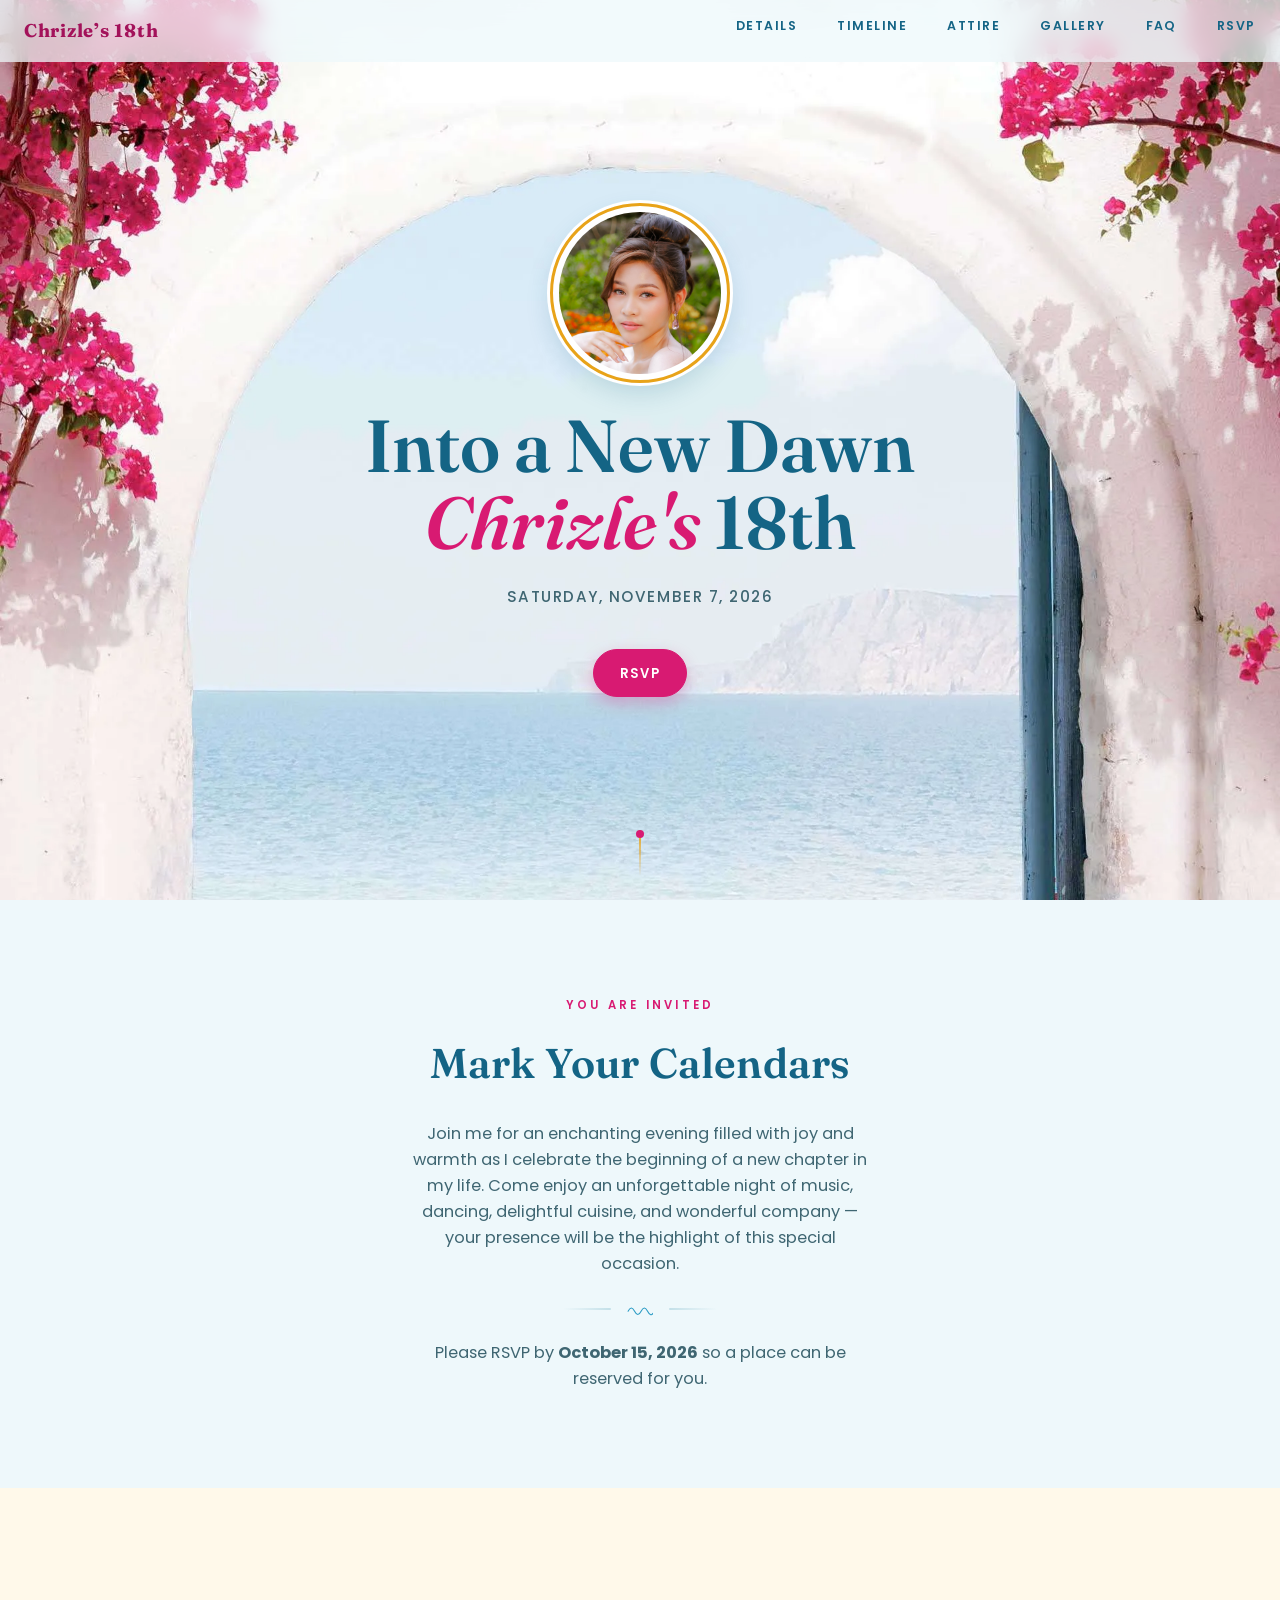
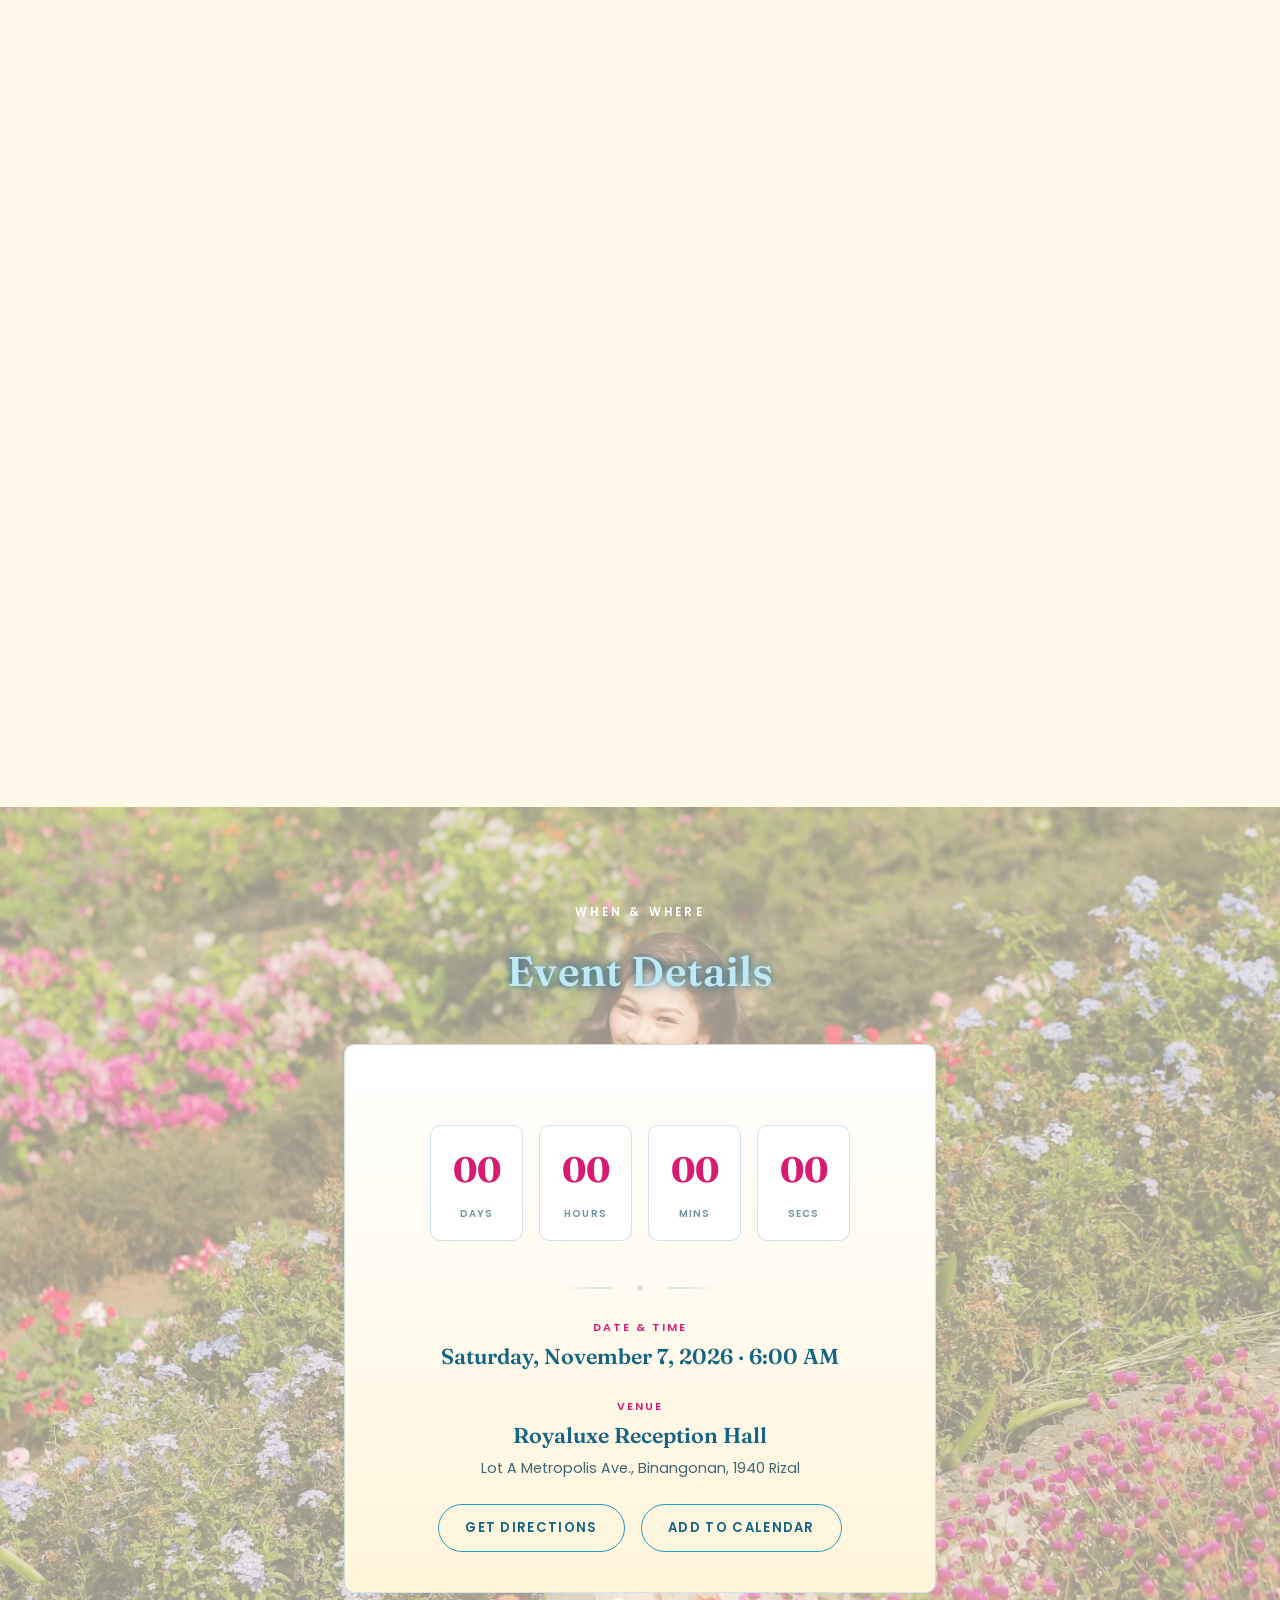
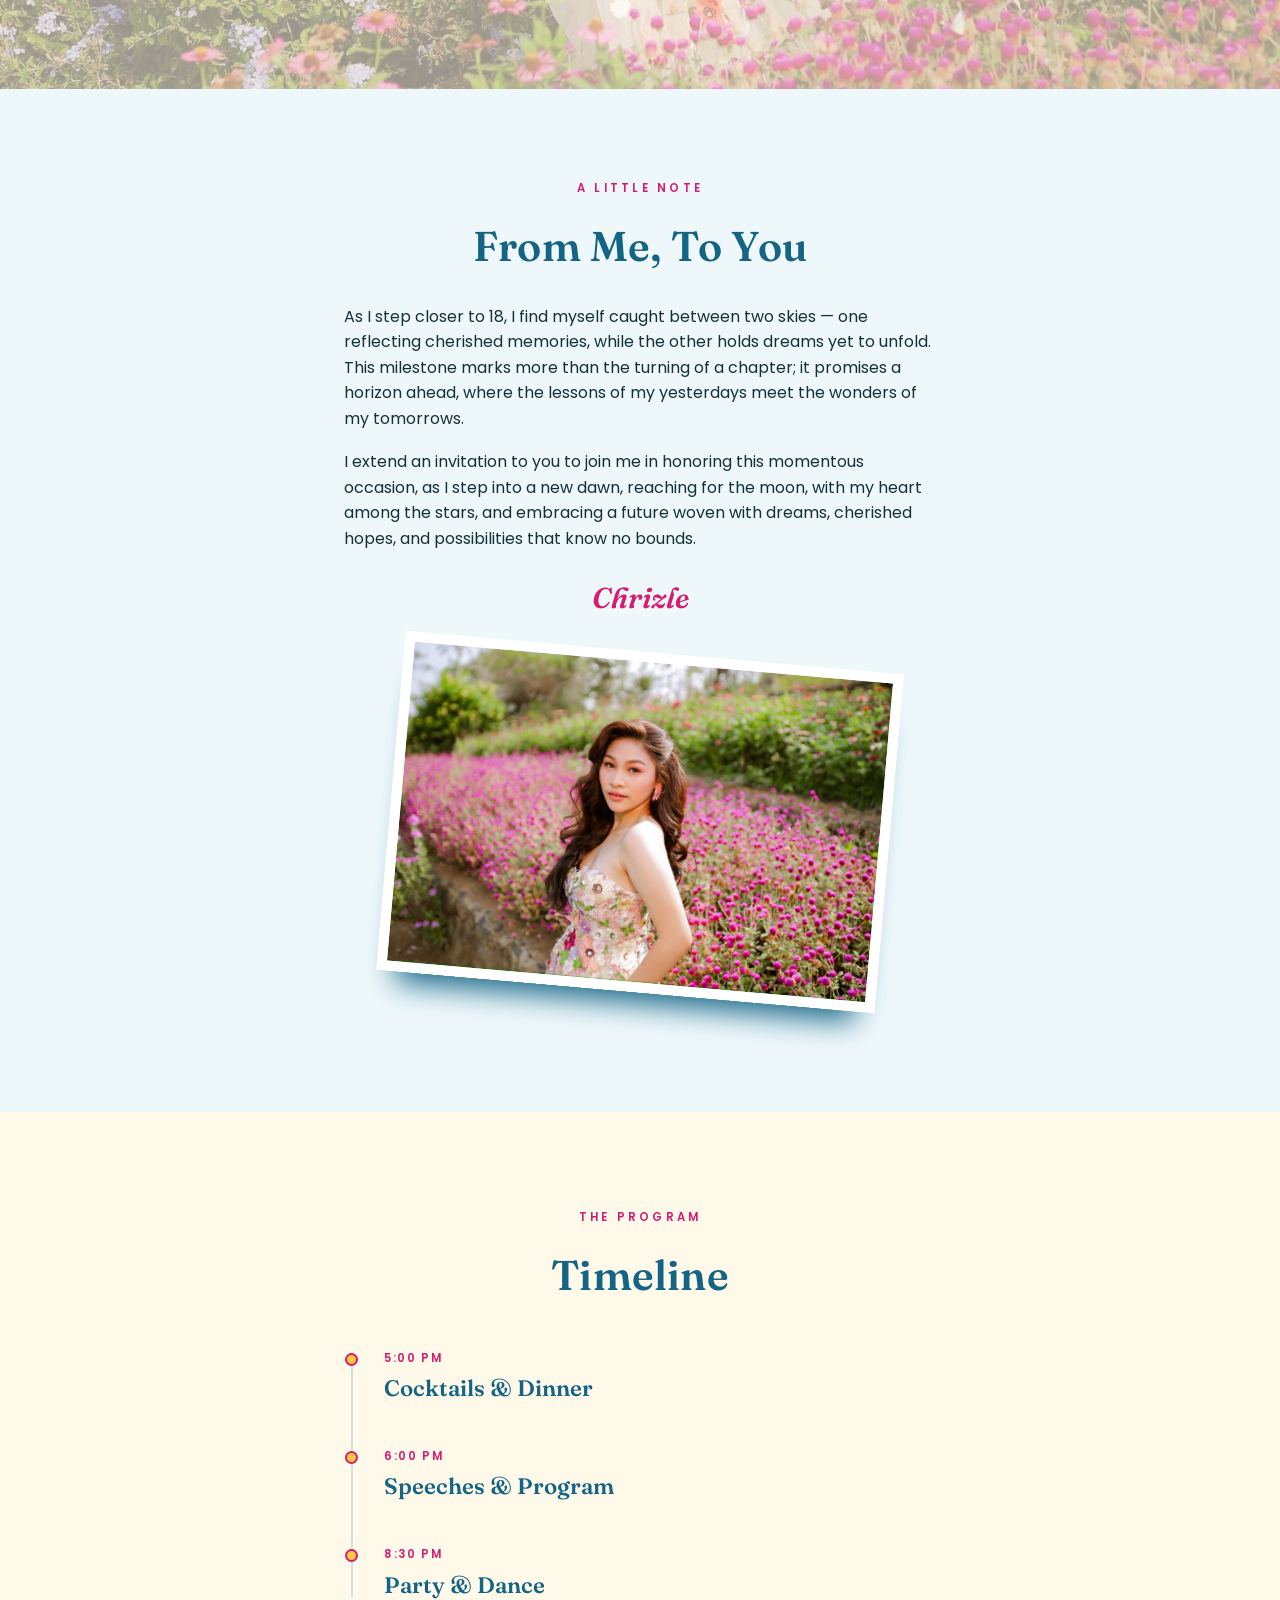
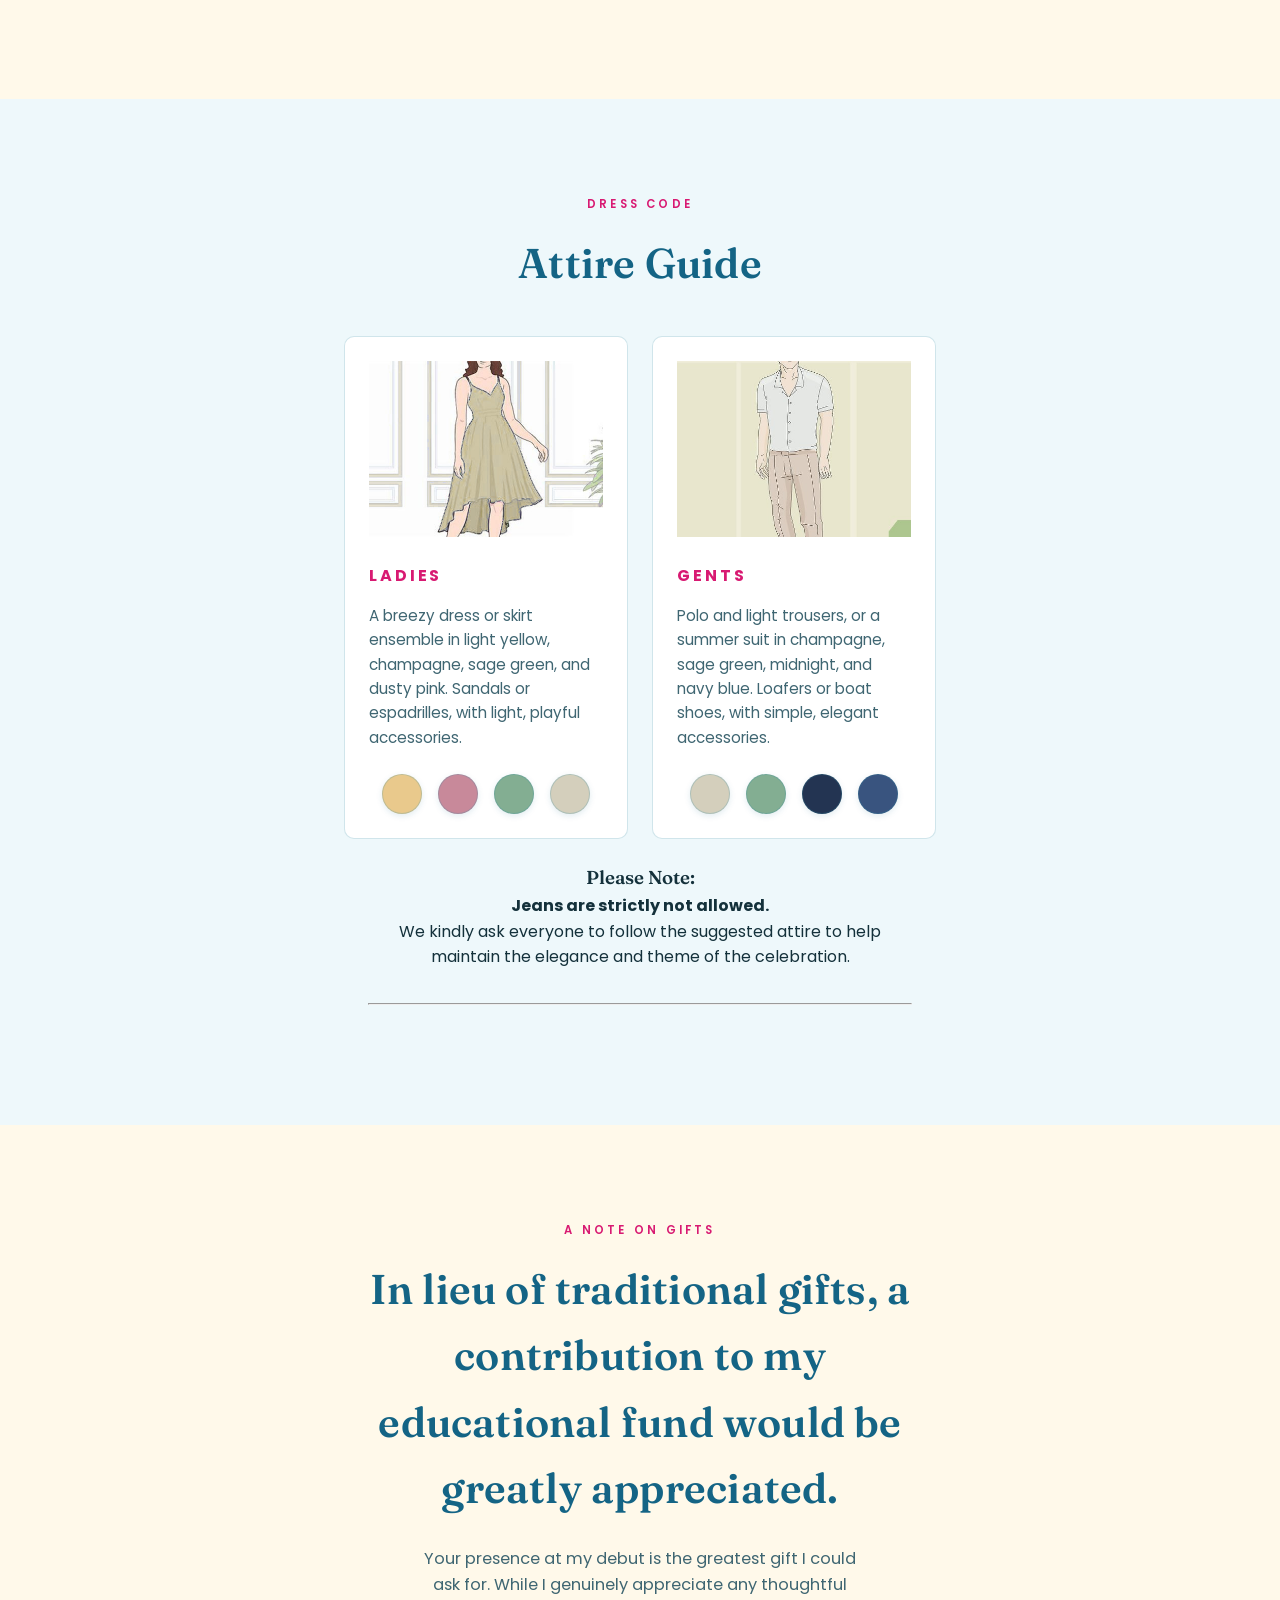
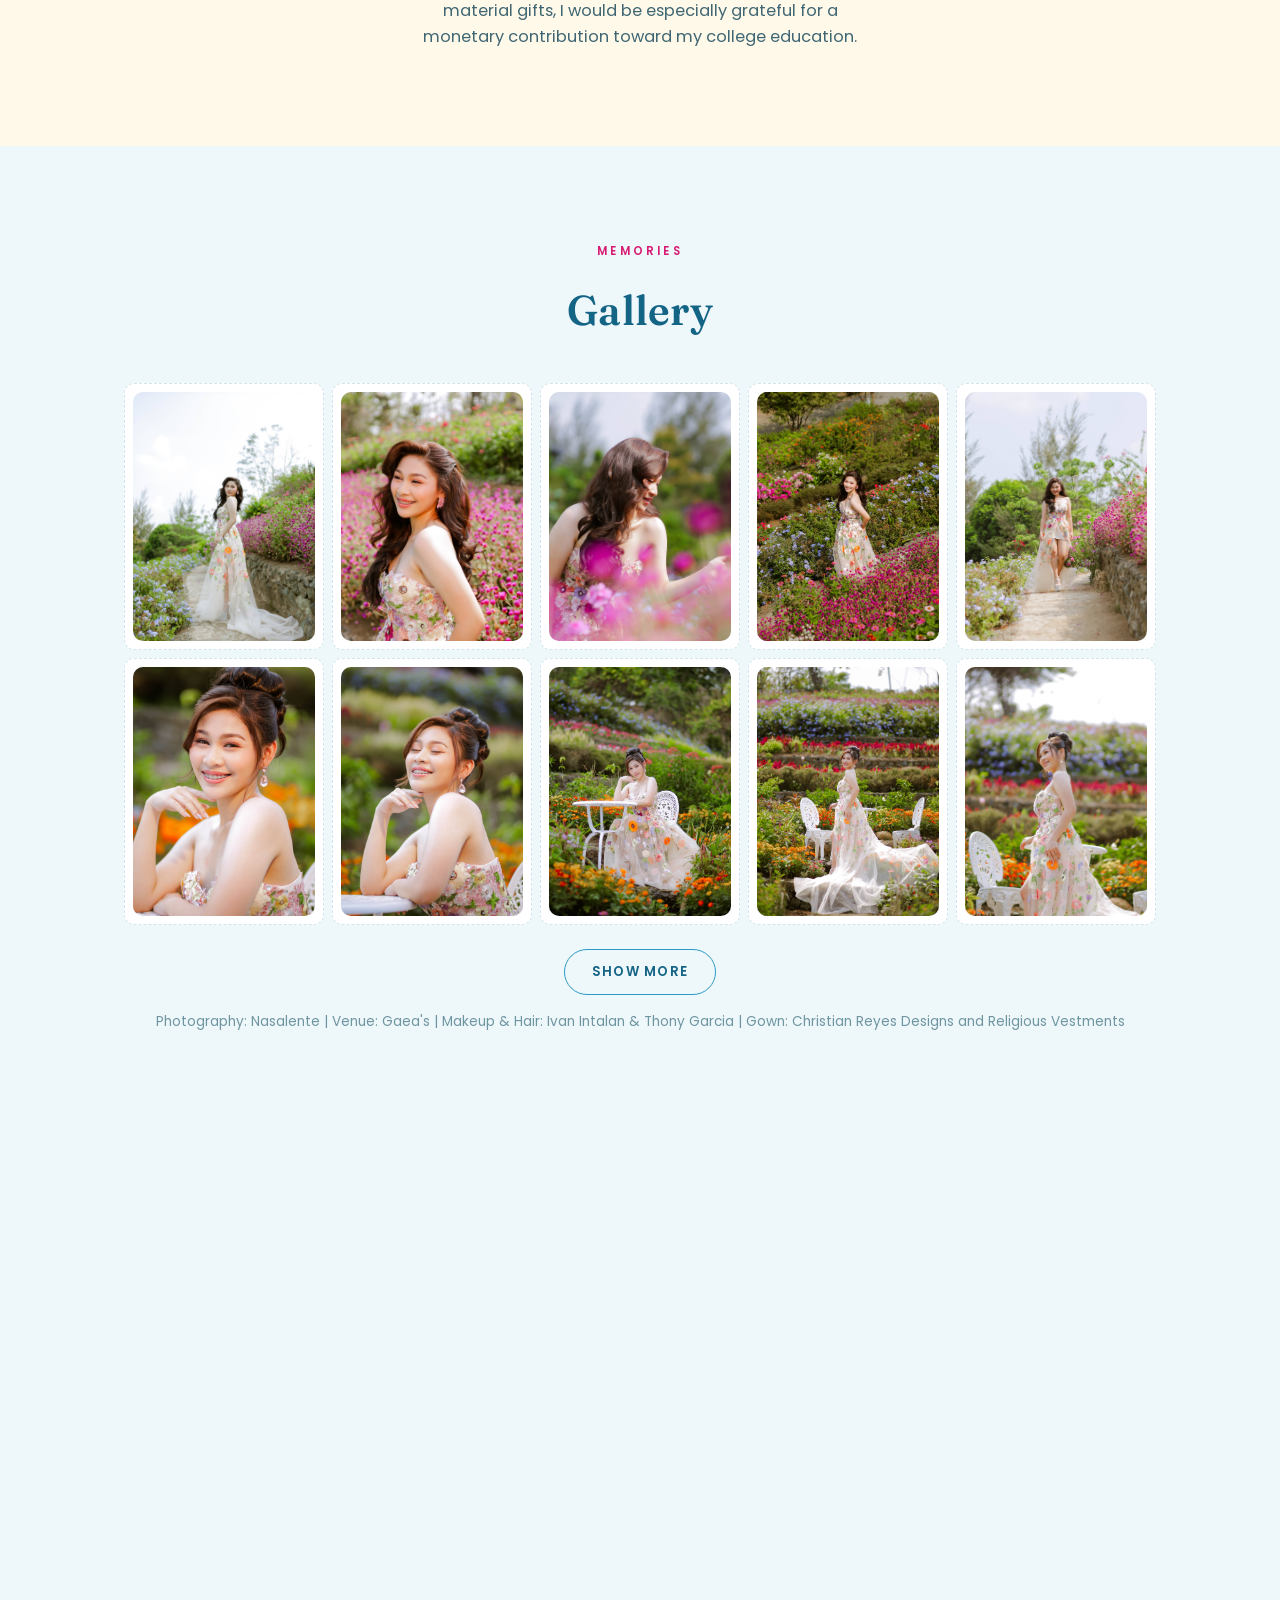
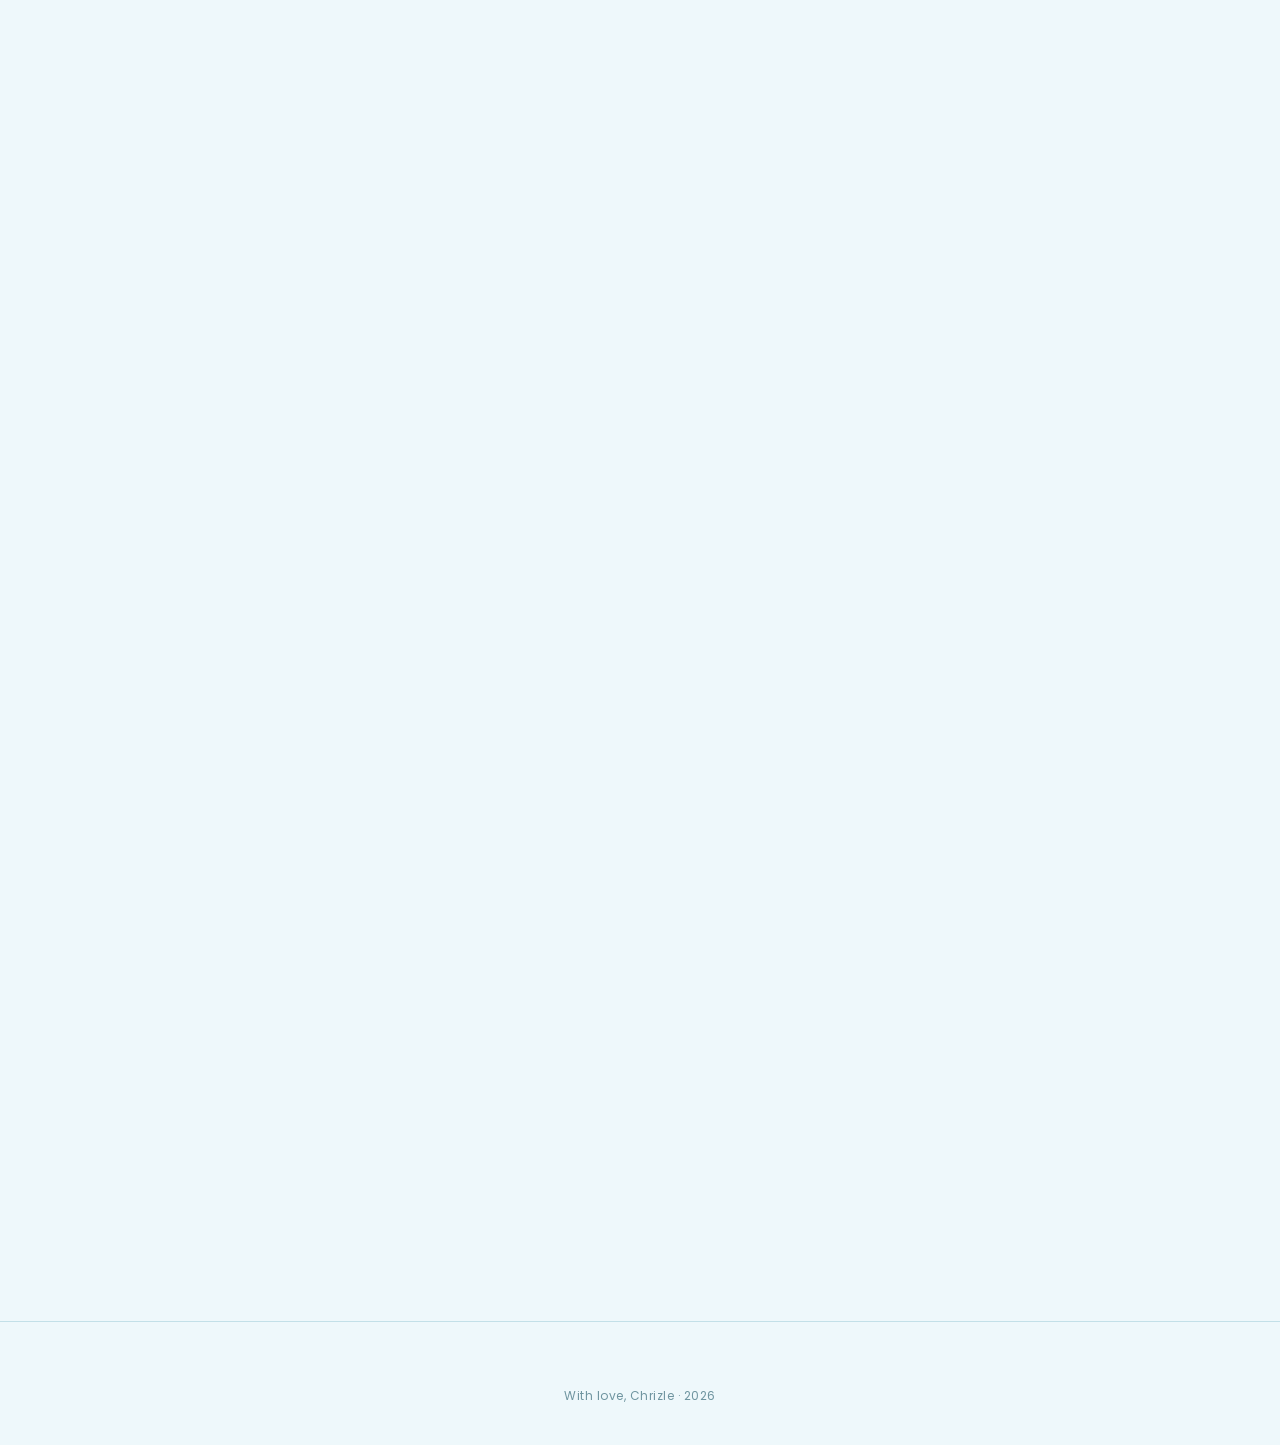
==== commit 0e14e94e: "Content updates Updated the dates/time and fixed list item." ====
--- a/index.html
+++ b/index.html
@@ -173,7 +173,7 @@
           </div>
           <div class="timeline__item">
             <span class="timeline__dot"></span>
-            <span class="timeline__time">7:00 PM</span>
+            <span class="timeline__time">6:00 PM</span>
             <span class="timeline__label">Speeches &amp; Program</span>
           </div>
           <div class="timeline__item">
@@ -318,7 +318,7 @@
             <li>ADRIANE RAGUDO</li>
             <li>BRYAN BISENIO</li>
             <li>BRENNAN BUENVIAJE</li>
-            <li>SAMUEL GARCIA</li>
+            <li>LANCE CAHONGCOY</li>
             <li>TITO SAM LEONCIO</li>
             <li>TITO ARVIN PACIFICO</li>
             <li>SIR FRED MENDOZA</li>
@@ -348,7 +348,7 @@
             <li>DITCHE IEAN REYES</li>
             <li>TITA CHRISTIAN REYES</li>
             <li>MAMA DITAS VOCALAN</li>
-MOMMY CHRISTINE DIONISIO
+            <li>MOMMY CHRISTINE DIONISIO</li>
           </ul>
         </div>
         <div class="honor-panel" data-panel="treasures">
@@ -360,7 +360,7 @@
             <li>ATE ANGELU DIONISIO</li>
             <li>ATE ELIZ DIONISIO</li>
             <li>ATE DANG TOLENTINO</li>
-            <li>TITA CRISTY LIMJOCO</li>
+            <li>TITA RAQUEL BANSIL</li>
             <li>TITA LALLY DUENAS</li>
             <li>TITA LORNS JOSUE</li>
             <li>LOLA TESS ZOLETA</li>
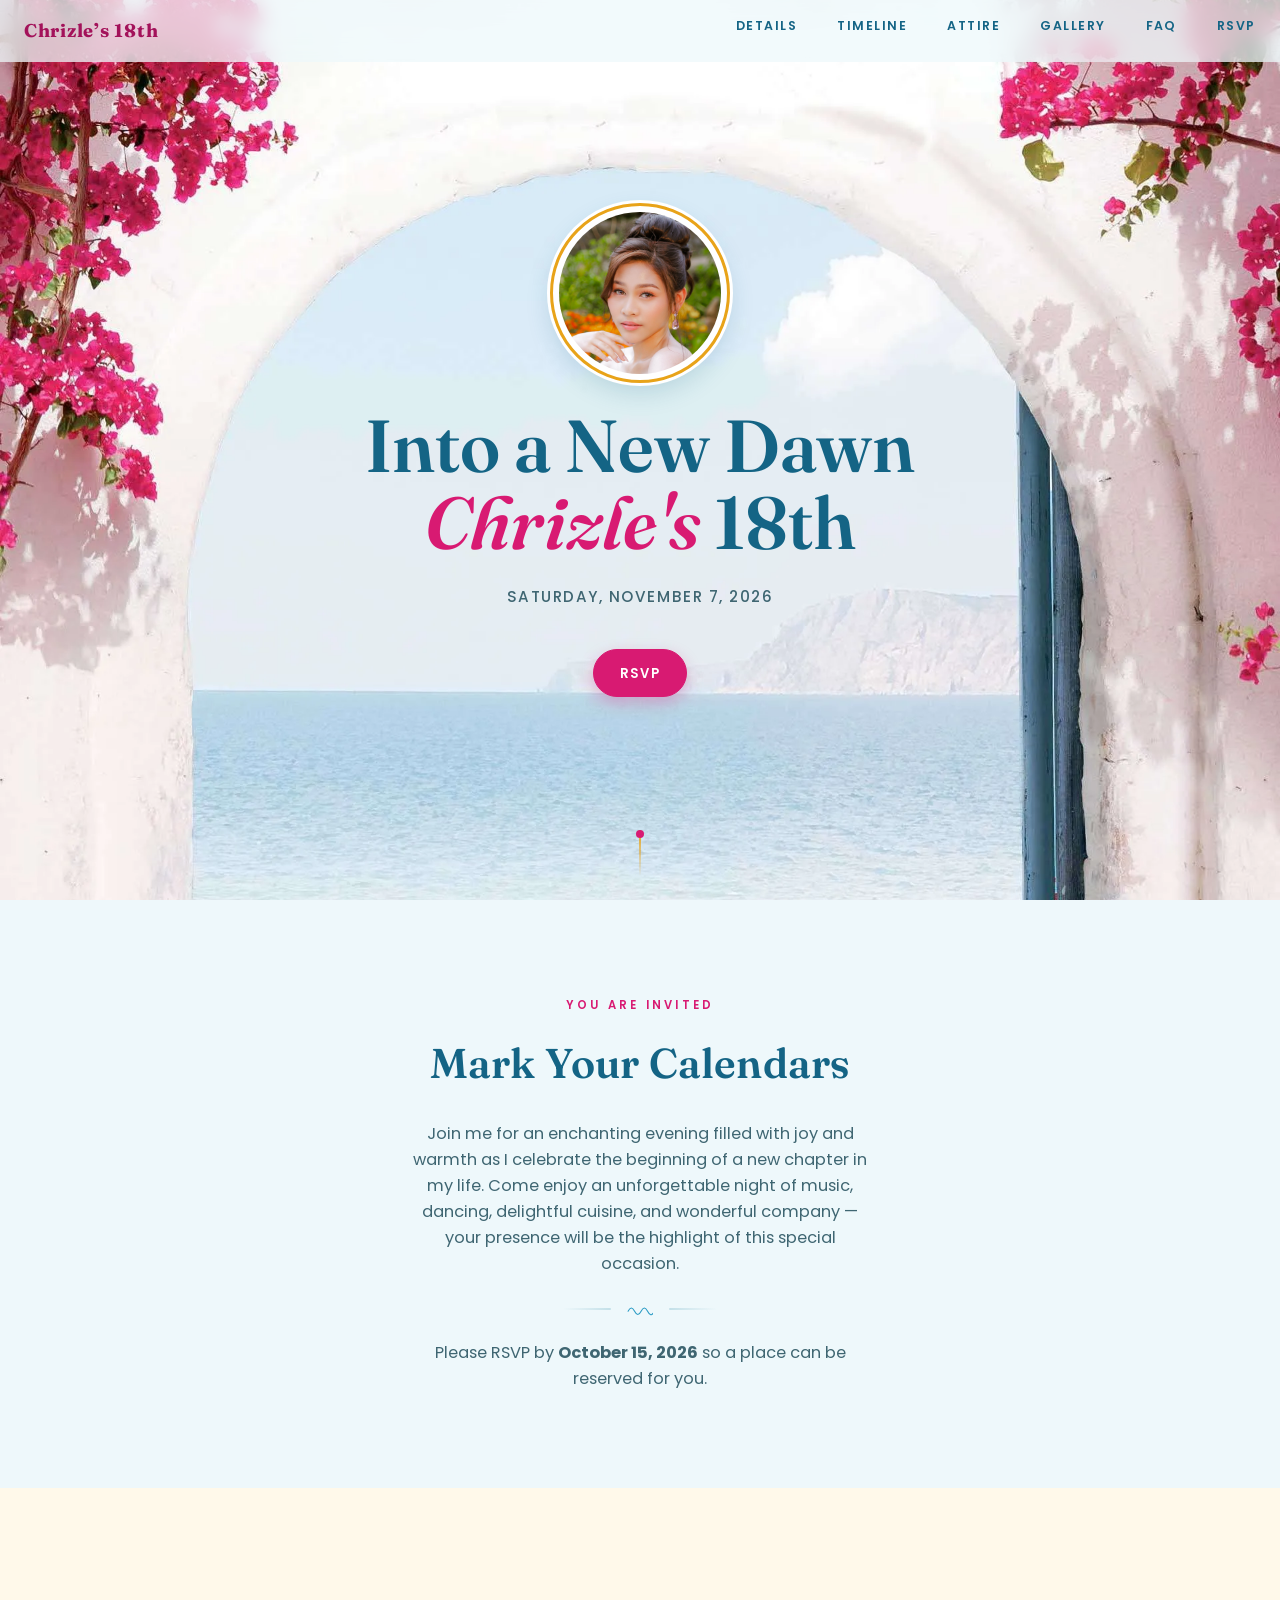
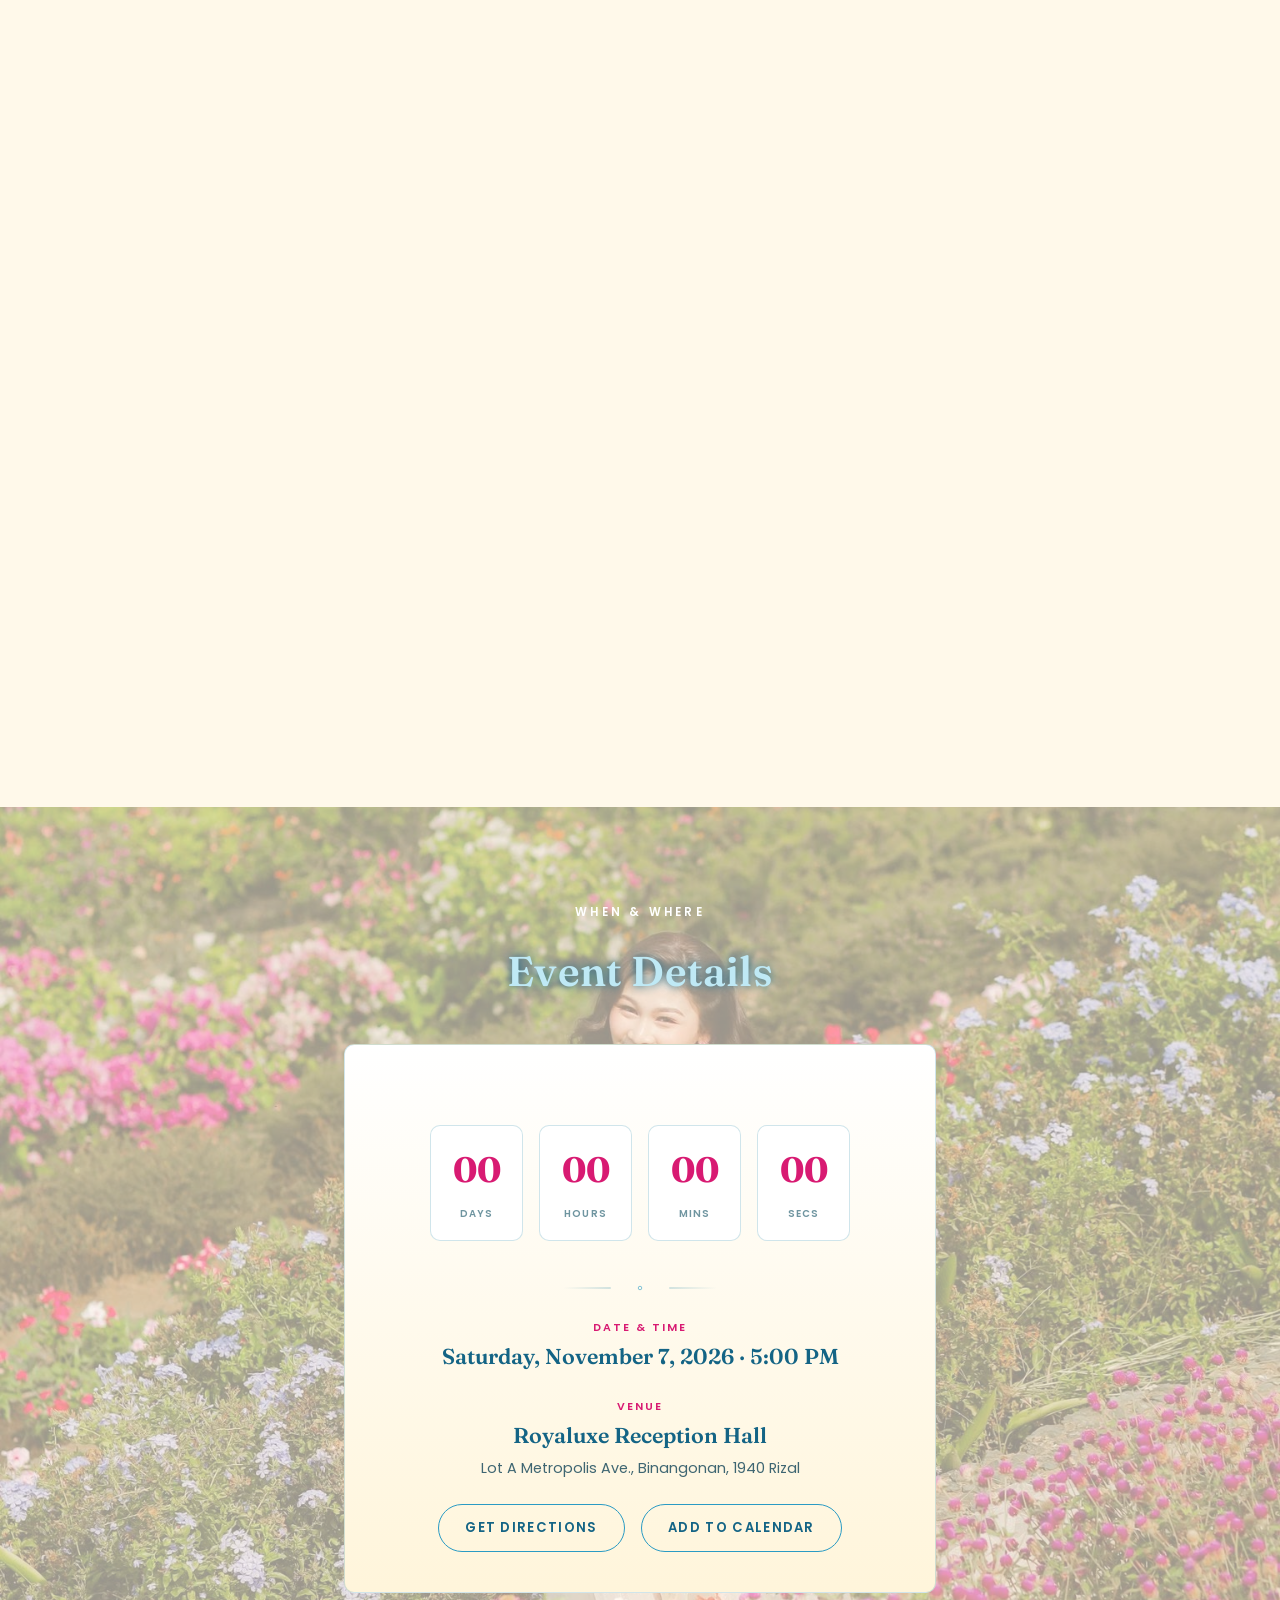
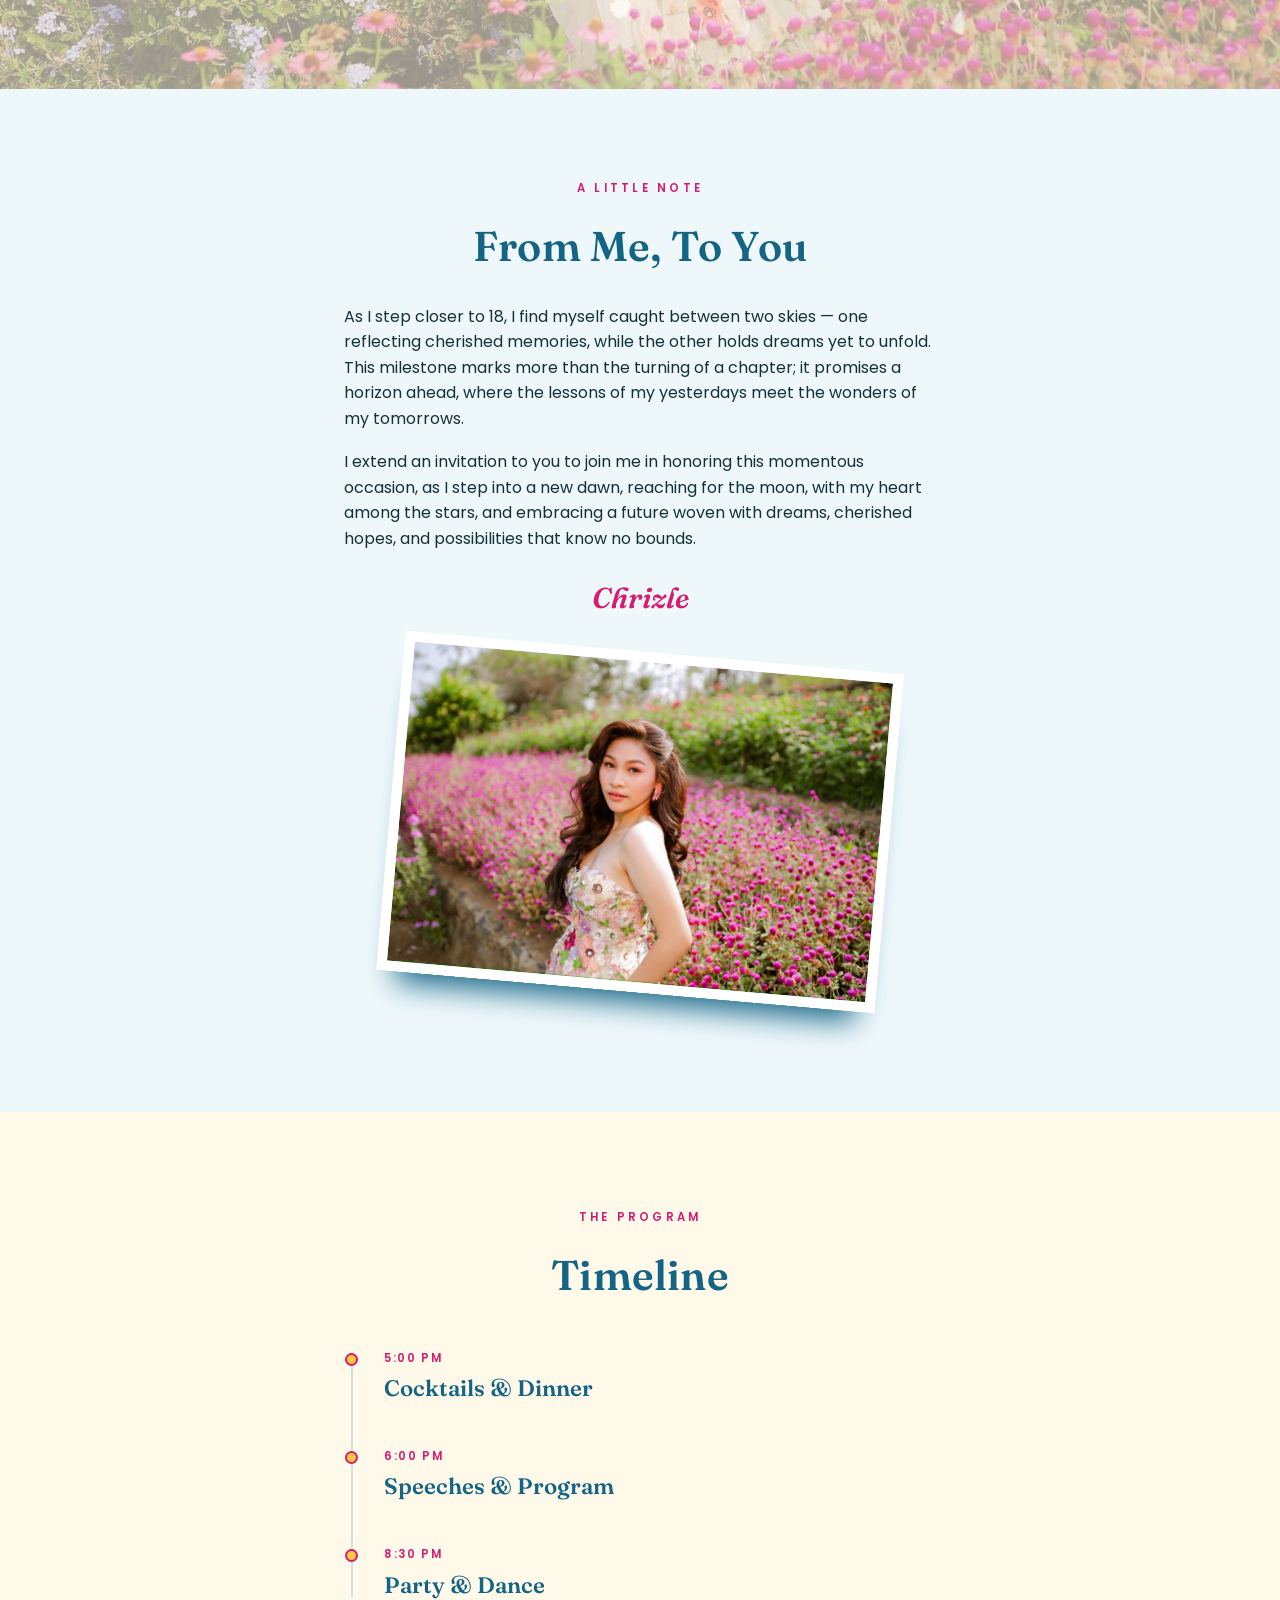
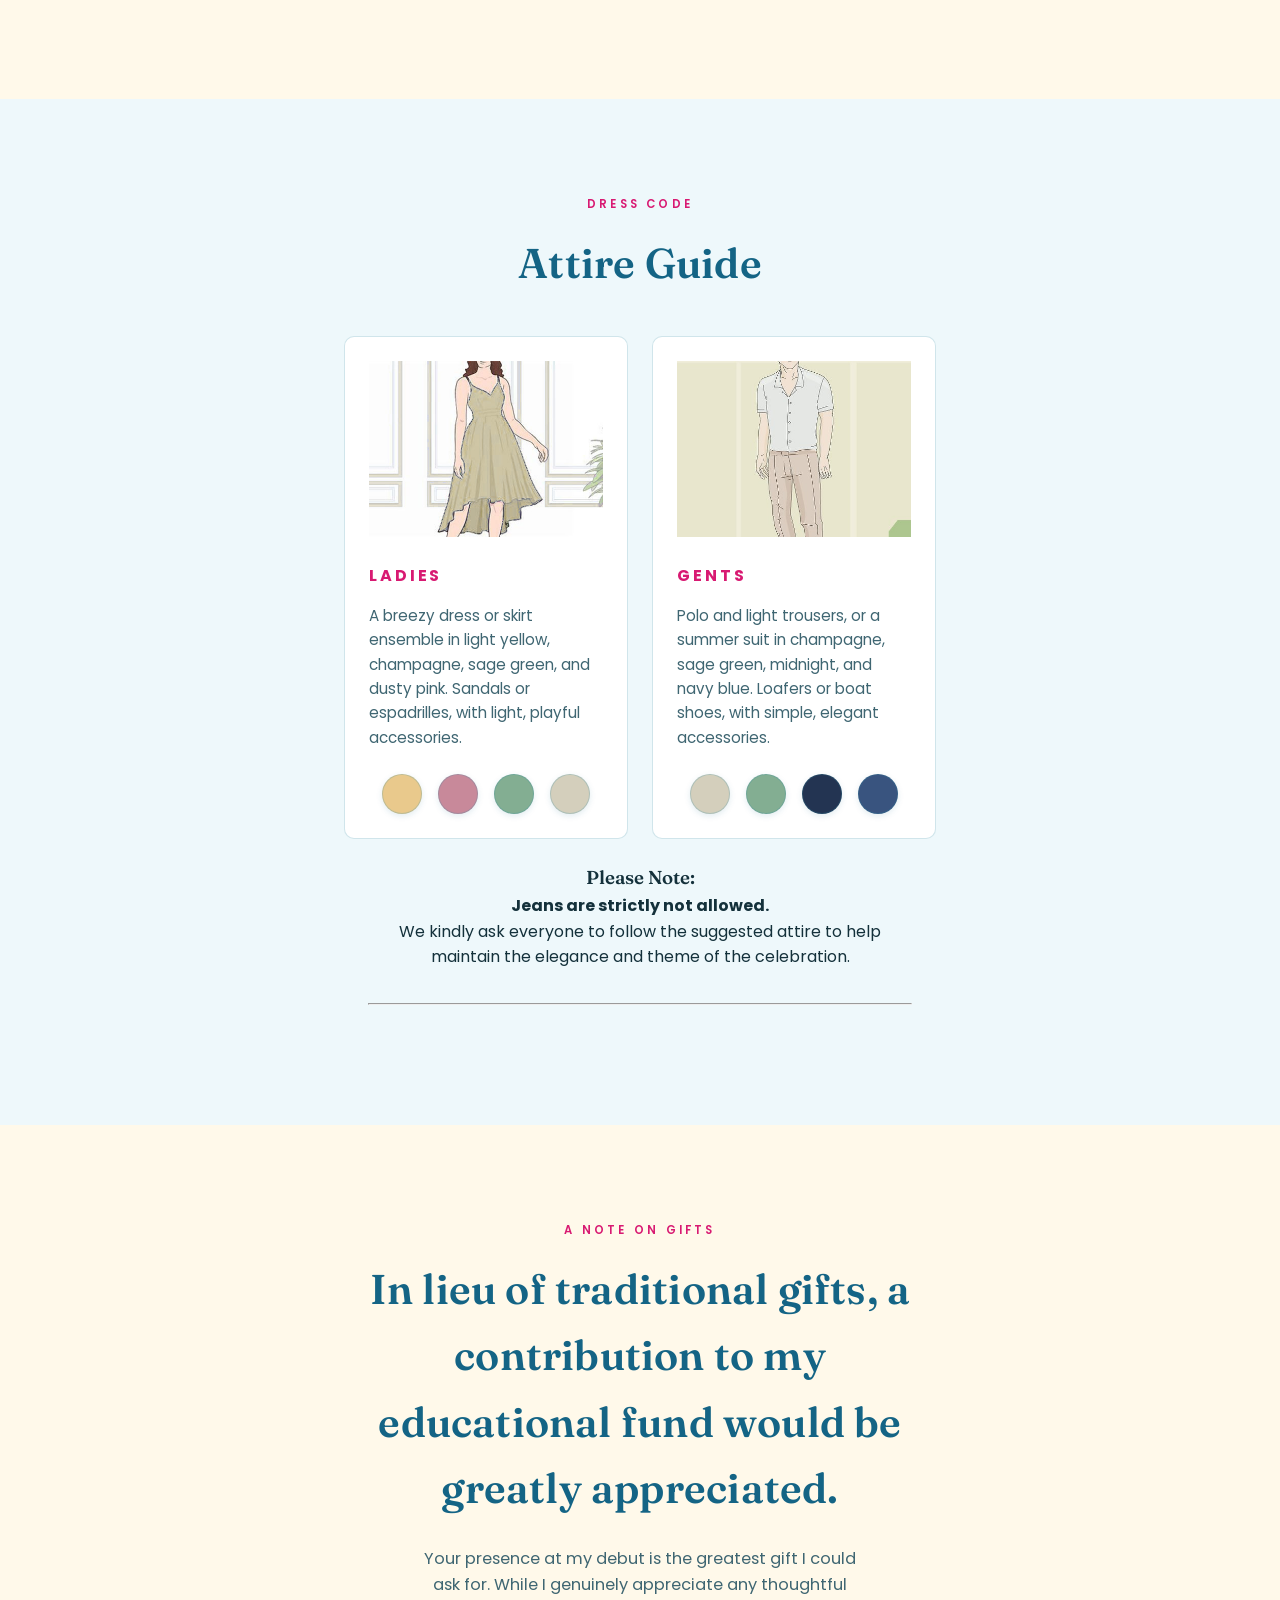
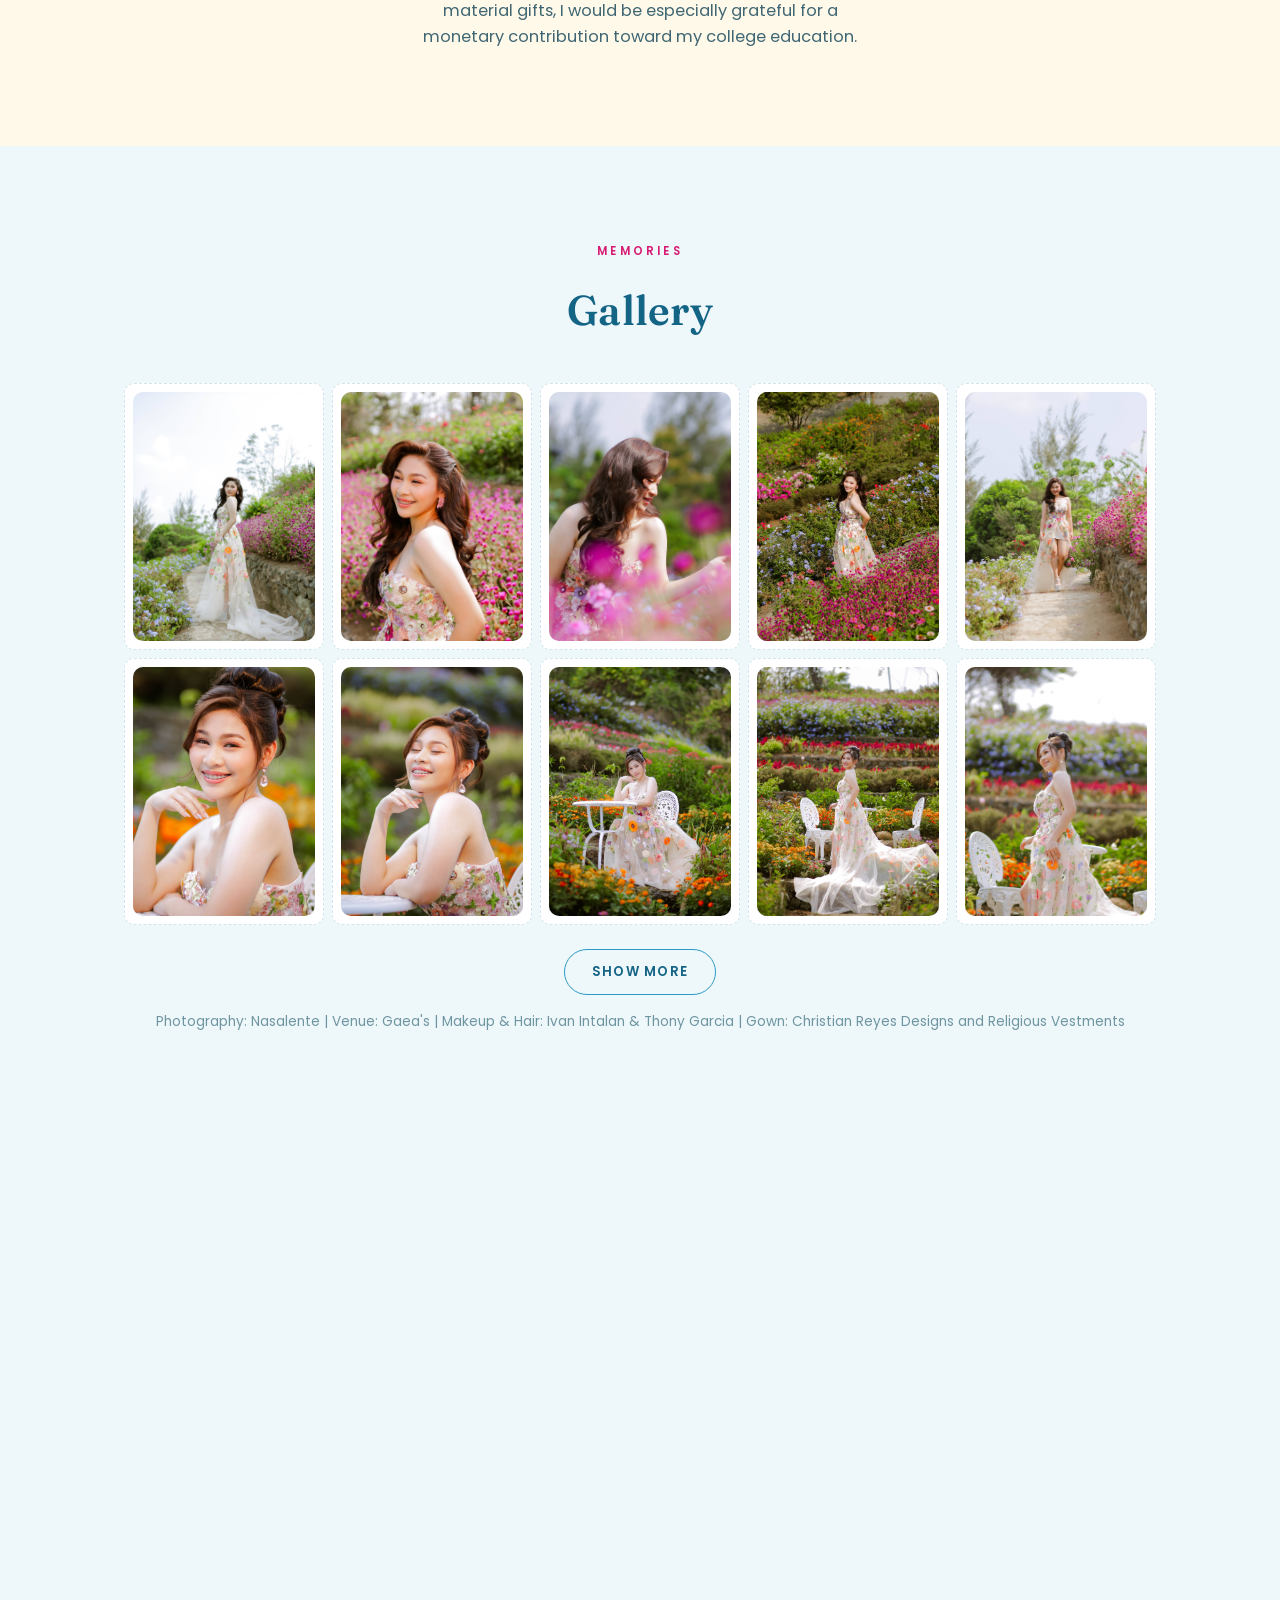
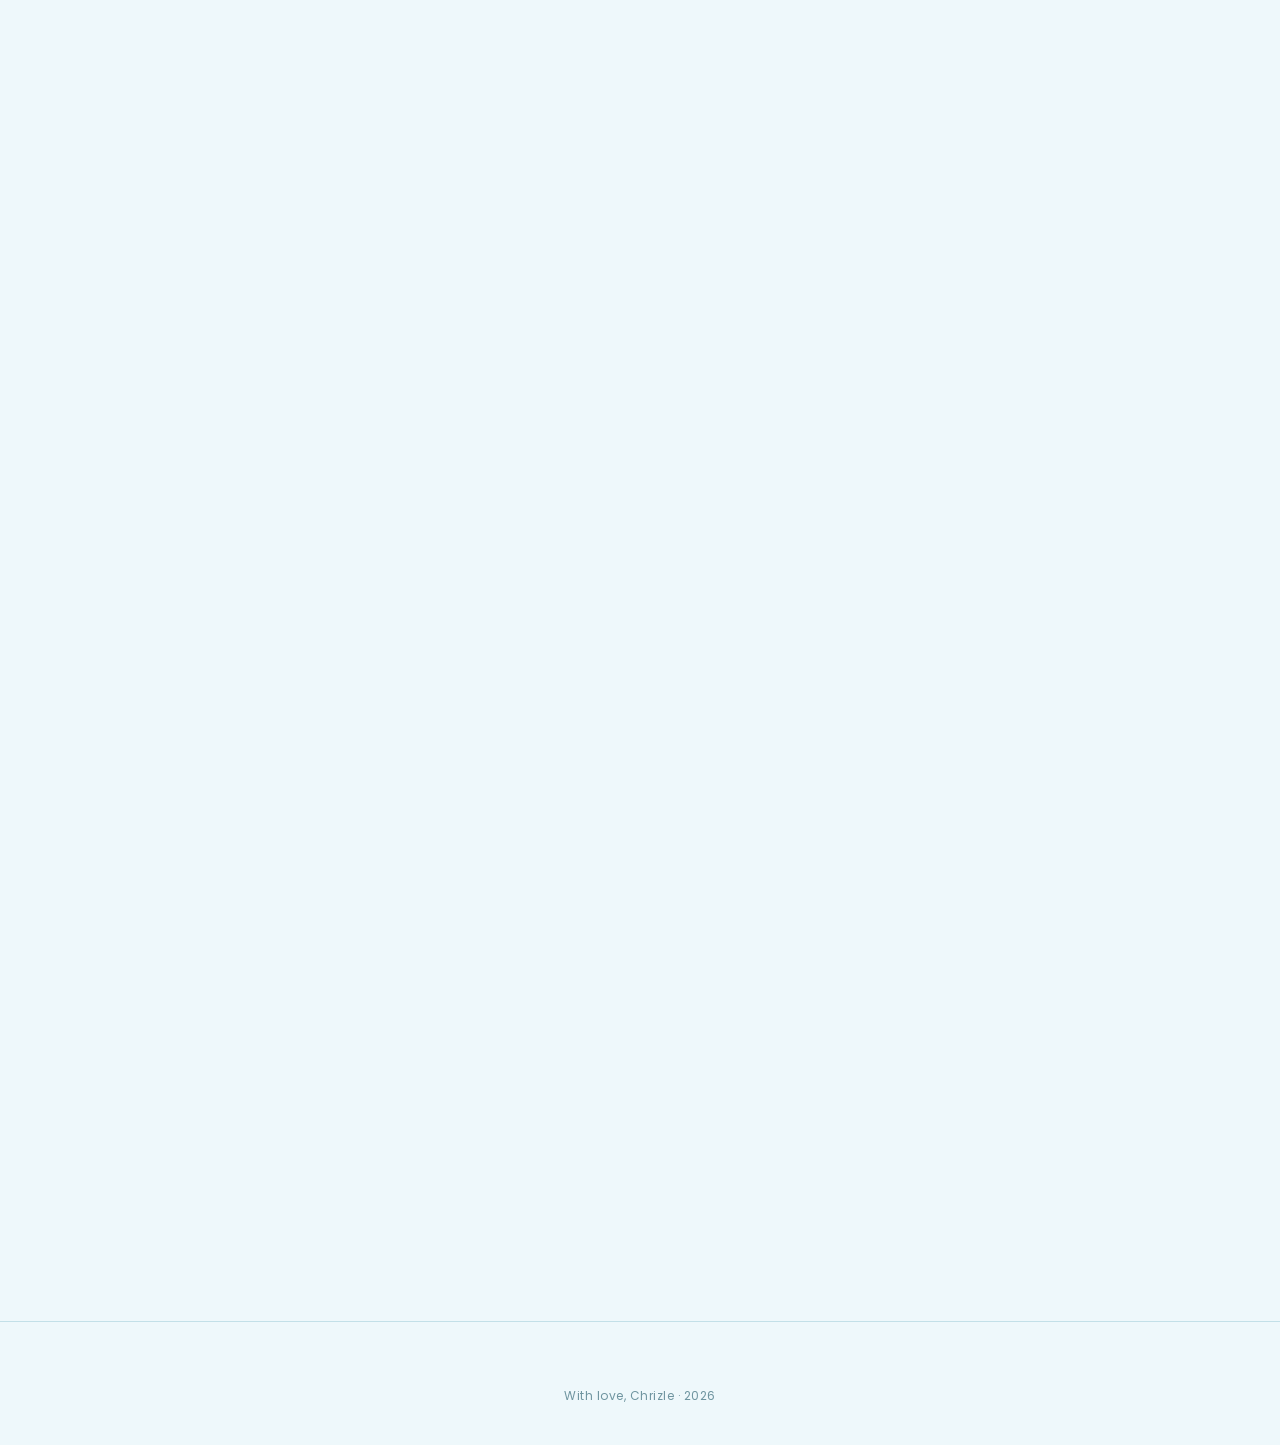
==== commit 4803d0c5: "Hard code the date" ====
--- a/index.html
+++ b/index.html
@@ -121,7 +121,7 @@
 
           <div class="details-card__row">
             <span class="details-card__label">Date &amp; Time</span>
-            <span class="details-card__value" data-bind="event.dateTimeDisplay">Loading…</span>
+            <span class="details-card__value">Saturday, November 7, 2026 · 5:00 PM</span>
           </div>
           <div class="details-card__row">
             <span class="details-card__label">Venue</span>
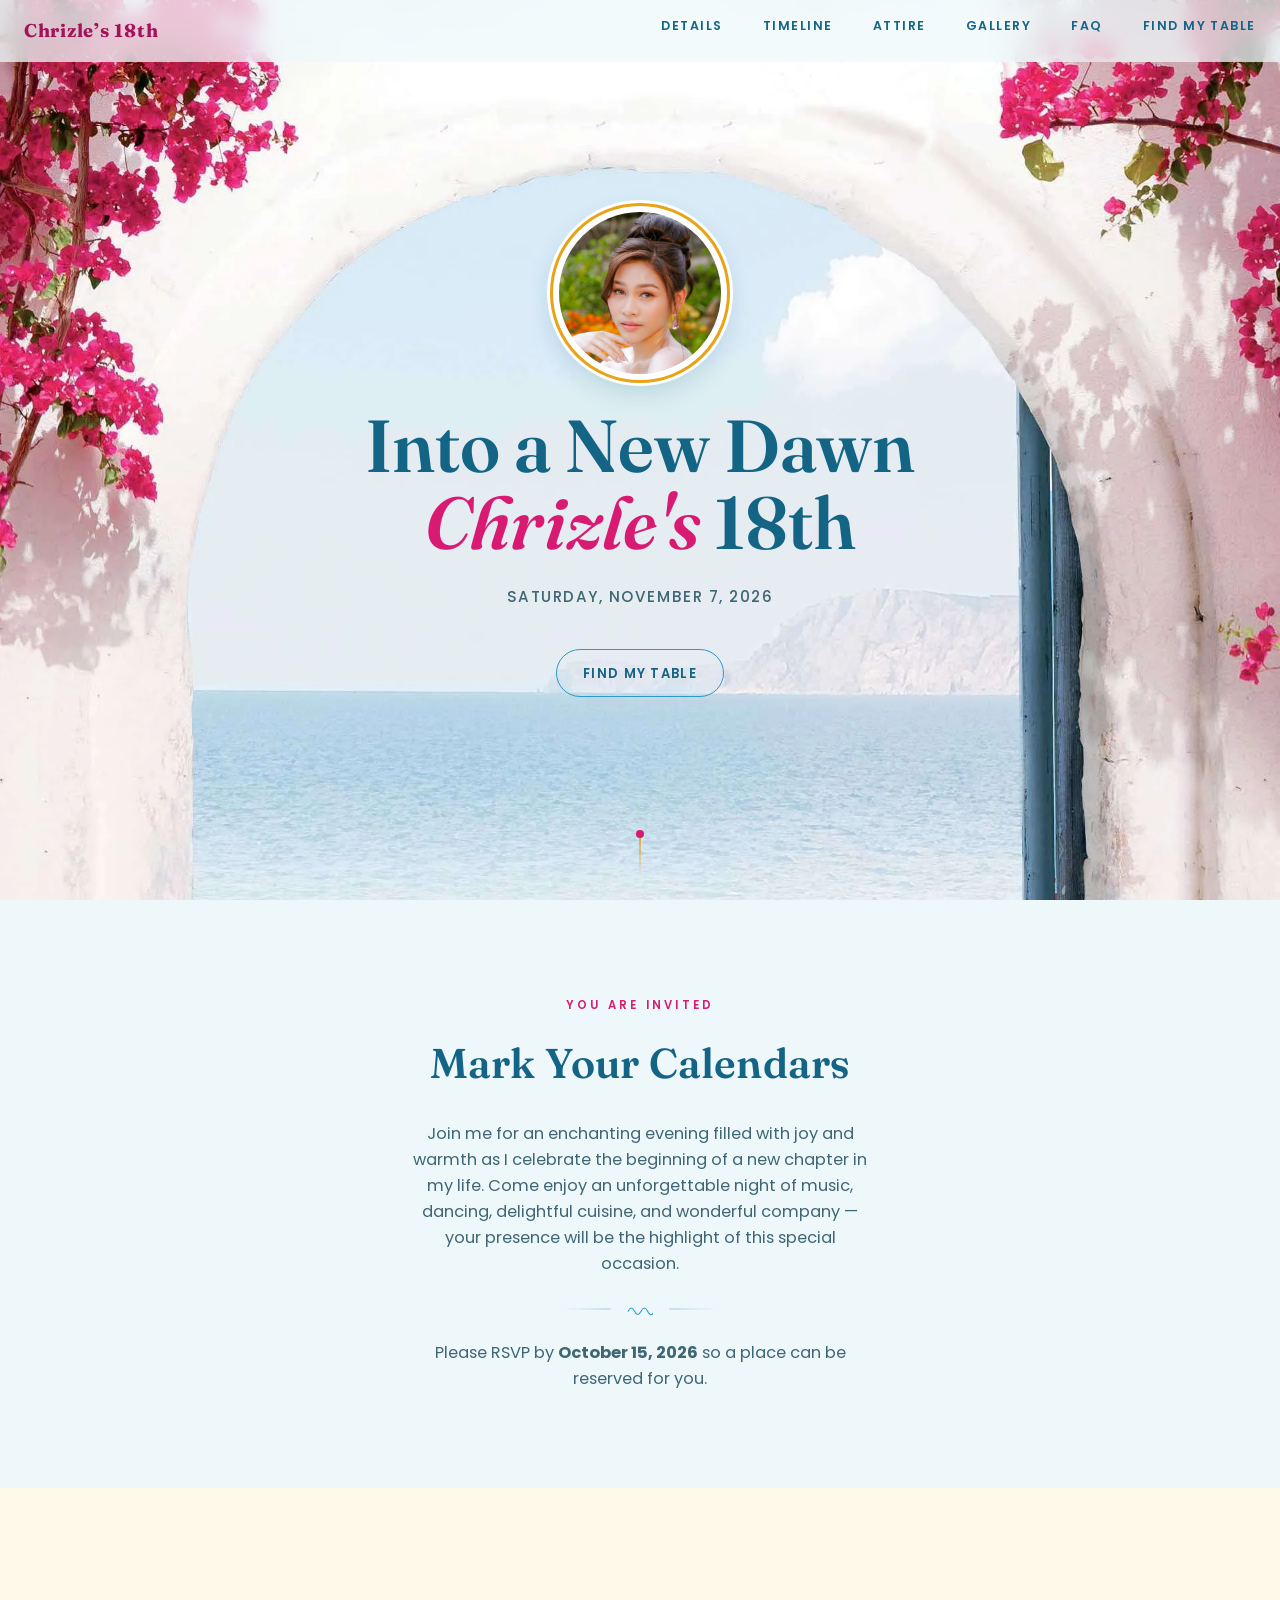
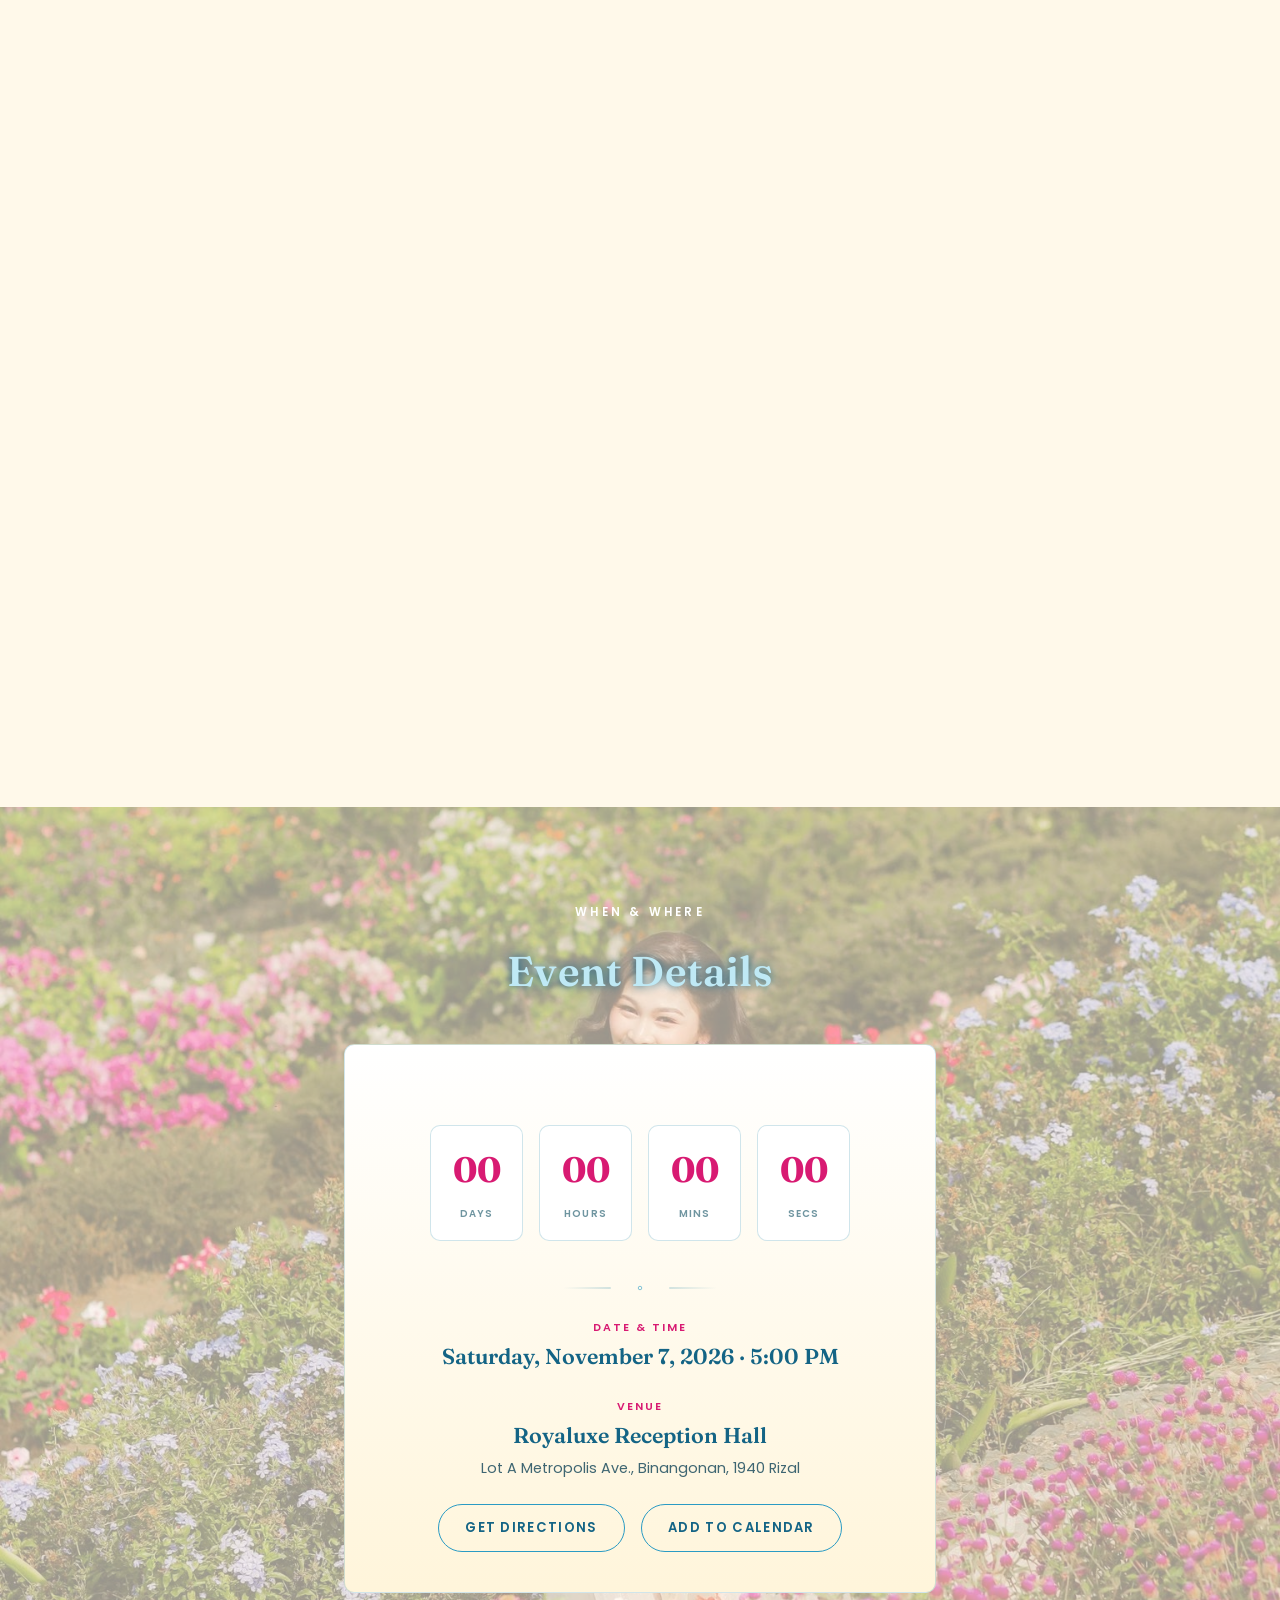
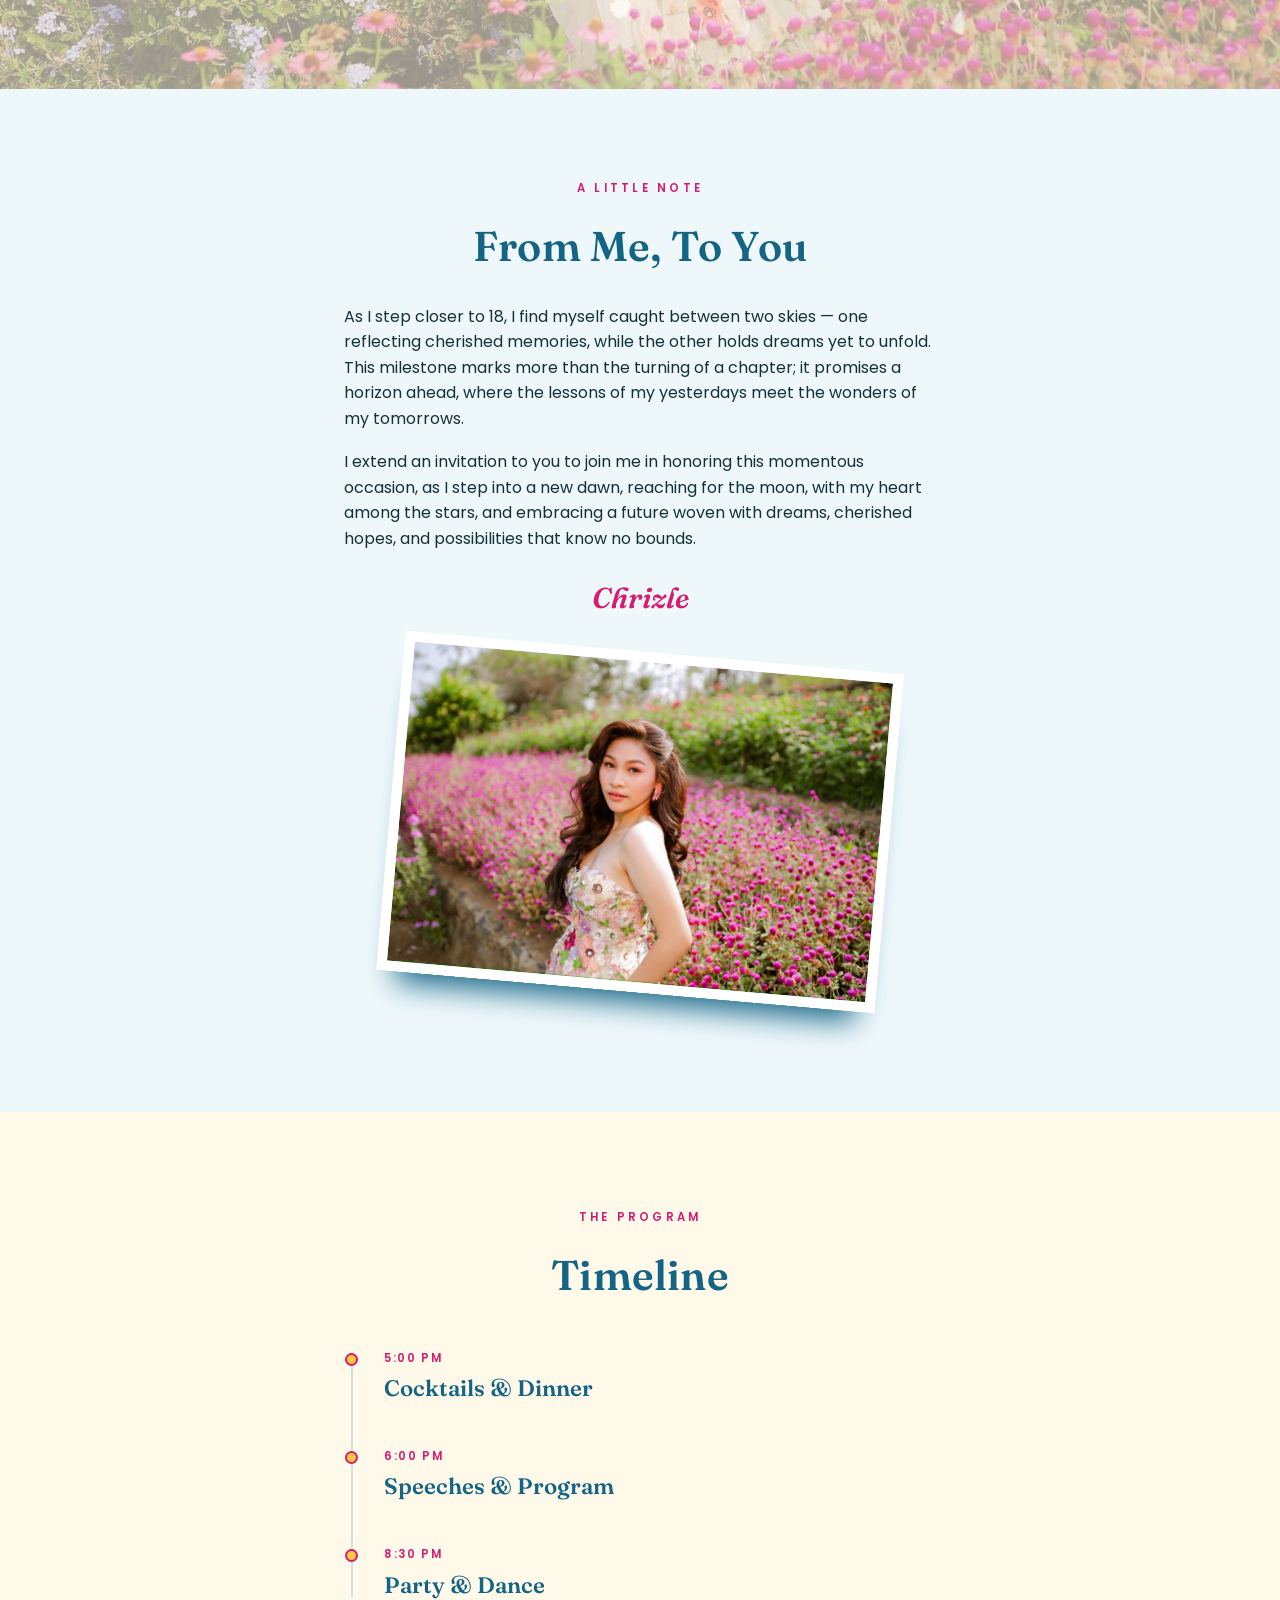
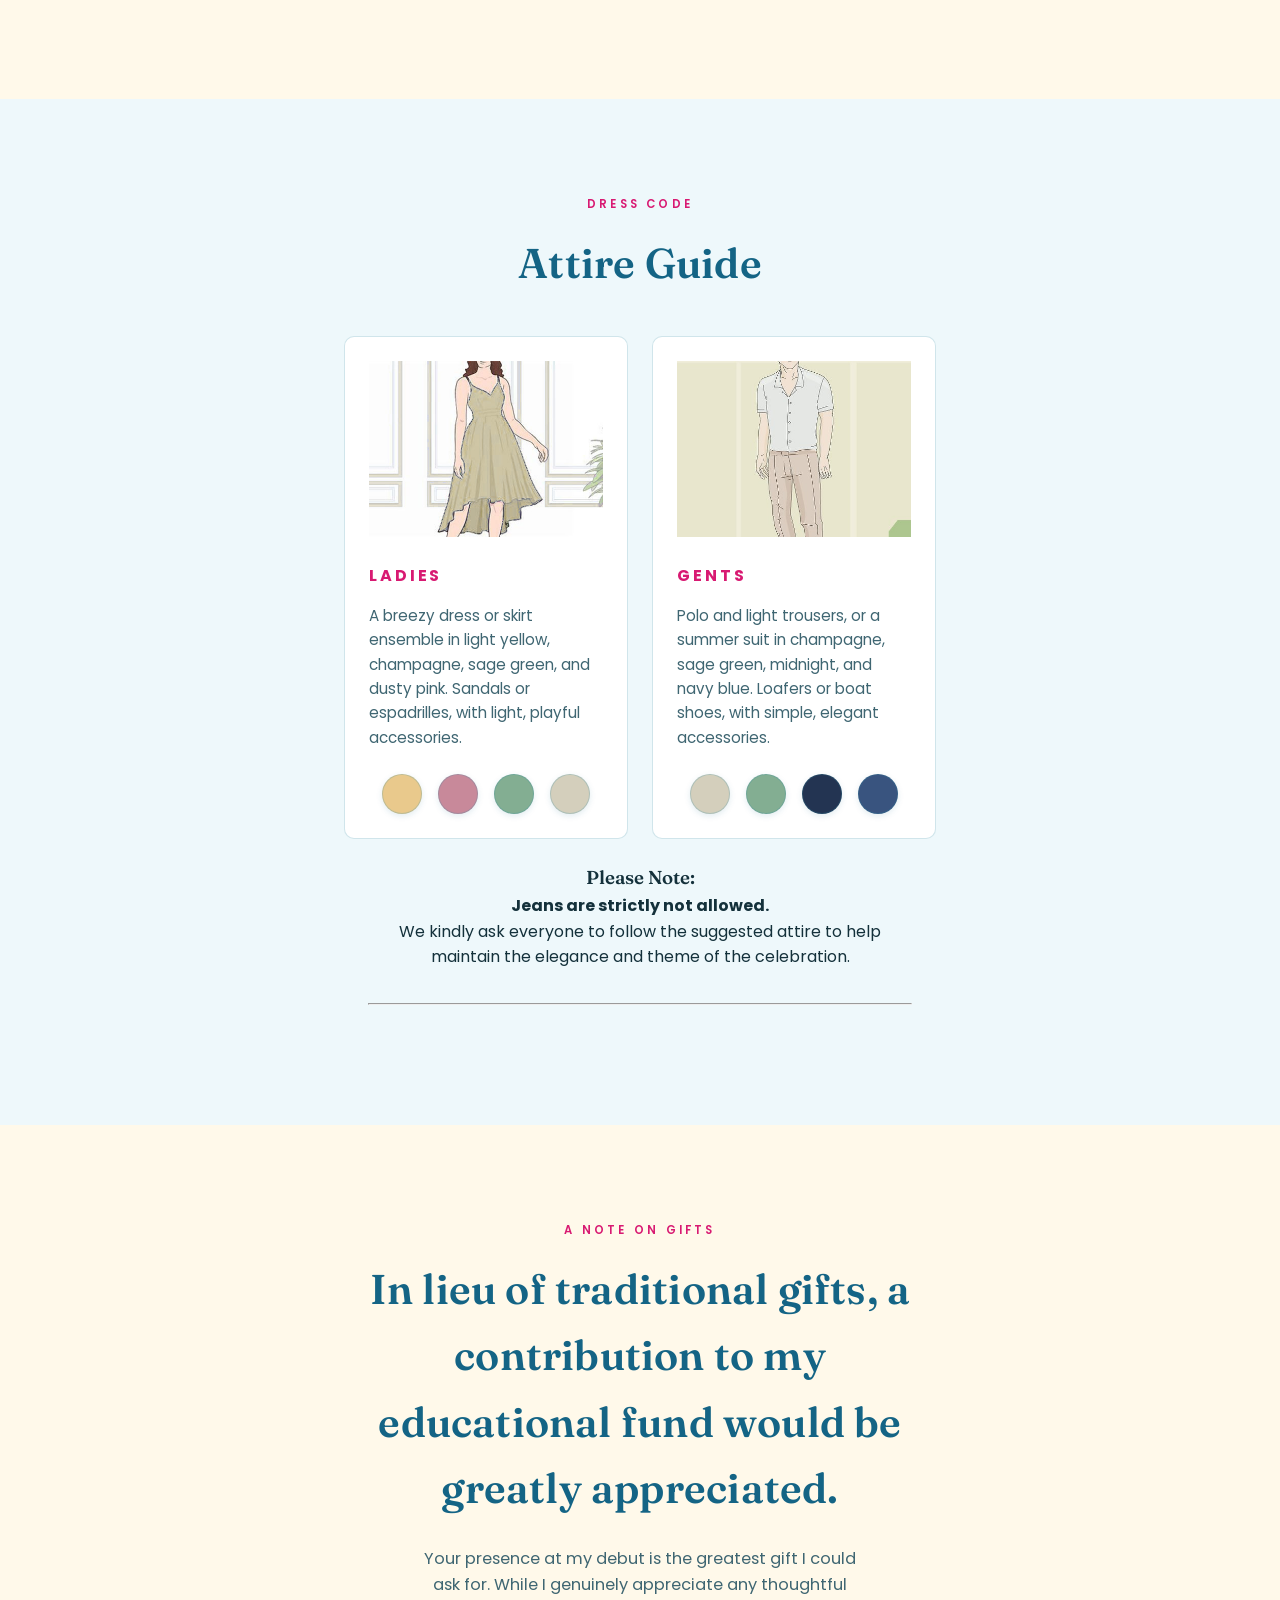
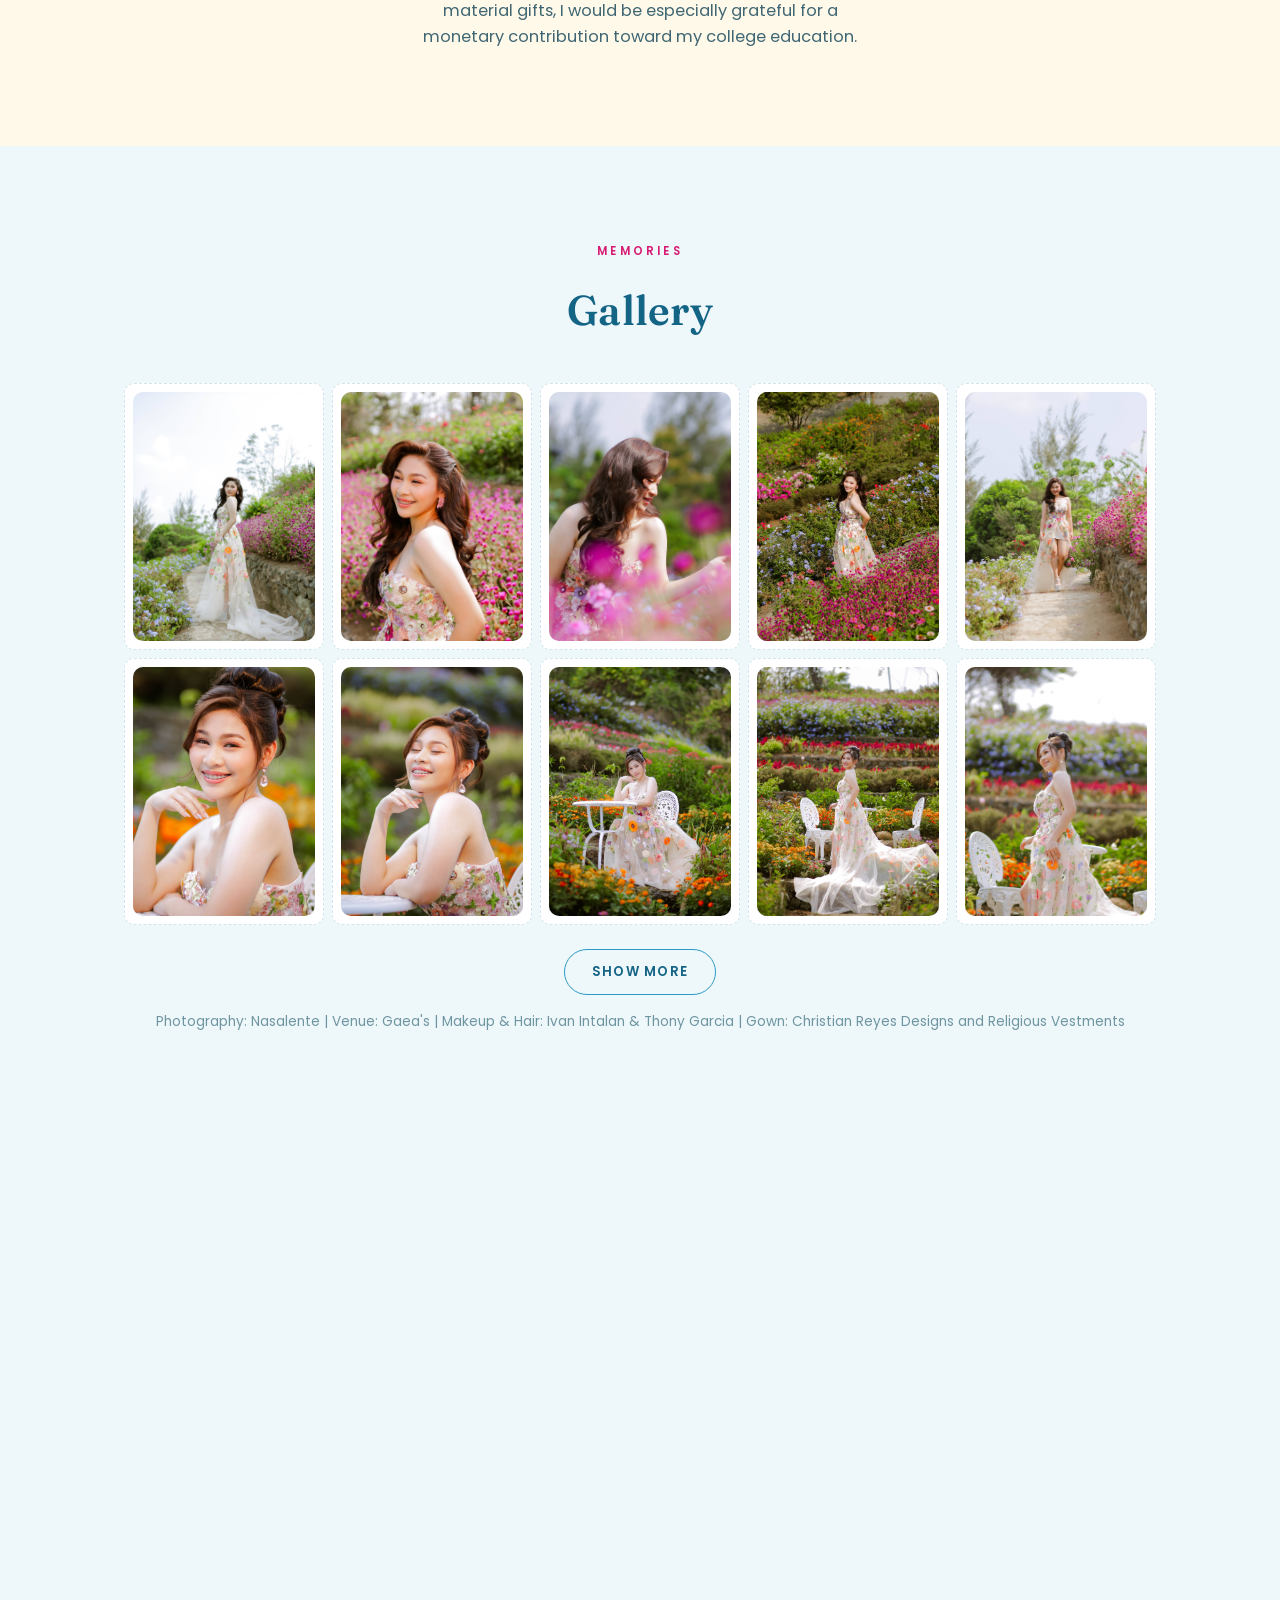
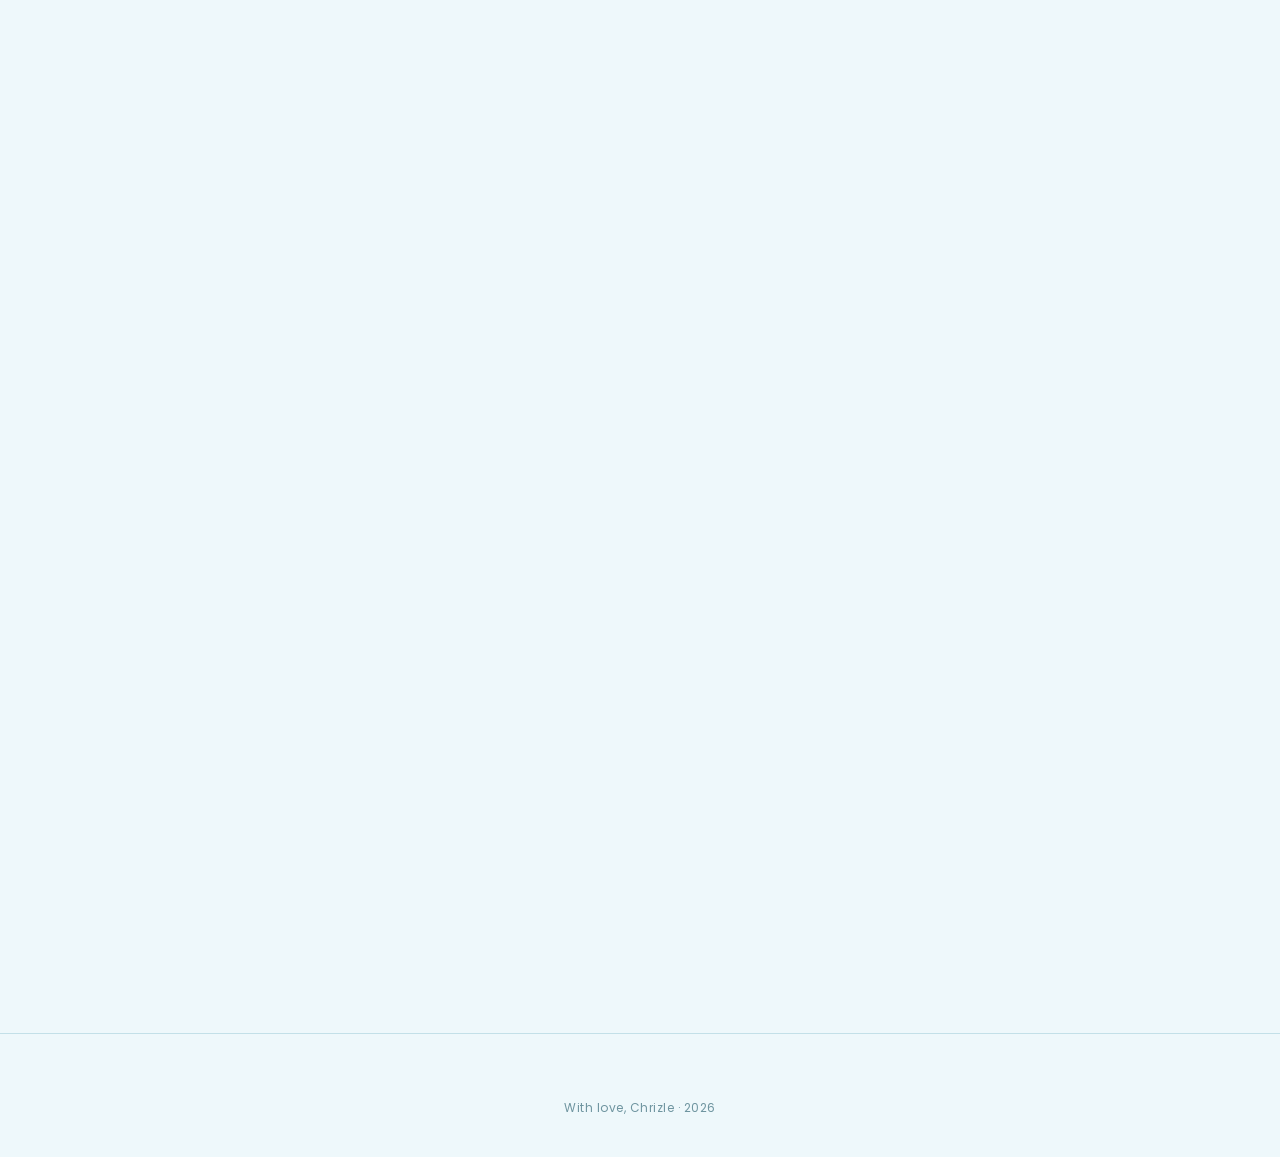
==== commit a7000c53: "Removbed RSVP, activated the Table Finder" ====
--- a/index.html
+++ b/index.html
@@ -38,8 +38,8 @@
     <a href="#attire" class="nav-link">Attire</a>
     <a href="#gallery" class="nav-link">Gallery</a>
     <a href="#faq" class="nav-link">FAQ</a>
-    <a href="#rsvp" class="nav-link">RSVP</a>
-    <!--<a href="table.html" class="nav-link">Find My Table</a>-->
+    <!--<a href="#rsvp" class="nav-link">RSVP</a>-->
+    <a href="table.html" class="nav-link">Find My Table</a>
   </nav>
 
   <main>
@@ -60,8 +60,8 @@
       <h1 class="hero__title">Into a New Dawn <br><em>Chrizle's</em> 18th</h1>
       <p class="hero__date" data-bind="event.dateDisplayLong">Loading date…</p>
       <div class="hero__cta">
-        <a href="#rsvp" class="btn btn--primary">RSVP</a>
-        <!--<a href="table.html" class="btn btn--outline">Find My Table</a>-->
+        <!--<a href="#rsvp" class="btn btn--primary">RSVP</a>-->
+        <a href="table.html" class="btn btn--outline">Find My Table</a>
       </div>
       <div class="hero__scroll"></div>
     </section>
@@ -364,7 +364,7 @@
             <li>TITA LALLY DUENAS</li>
             <li>TITA LORNS JOSUE</li>
             <li>LOLA TESS ZOLETA</li>
-            <li>LOLA GALENG DULLIN</li>
+            <li>LOLA MARGARITA DULLIN</li>
             <li>LOLA ELSA DURAN</li>
             <li>LOLA LILY MARTINEZ</li>
             <li>LOLA DELIA ALCORIZA</li>
@@ -388,7 +388,7 @@
             <li>SASHA VILLANUEVA</li>
             <li>MARITONI DE LEON</li>
             <li>MARIANNA FRANCISCO</li>
-            <li>MAYUMI BARTOLOME</li>
+            <li>TRIA TOLENTINO</li>
             <li>NAOMI DE GUZMAN</li>
             <li>SHILOH FARINAS</li>
             <li>ANGELA PO</li>
@@ -399,6 +399,7 @@
     </section>
 
     <!-- RSVP -->
+     <!--
     <section class="section reveal" id="rsvp">
       <div class="container">
         <div class="text-center" style="margin-bottom: var(--space-2);">
@@ -439,9 +440,9 @@
         </form>
       </div>
     </section>
-
+  -->
     <!-- TABLE FINDER TEASER -->
-    <!--<section class="section reveal">
+    <section class="section reveal">
       <div class="container">
         <div class="table-teaser">
           <svg viewBox="0 0 24 24" fill="none" stroke="currentColor" stroke-width="1">
@@ -454,7 +455,7 @@
           <a href="table.html" class="btn btn--primary">Find My Table</a>
         </div>
       </div>
-    </section>-->
+    </section>
 
     <!-- SNAP & SHARE -->
     <section class="section section--alt reveal">
